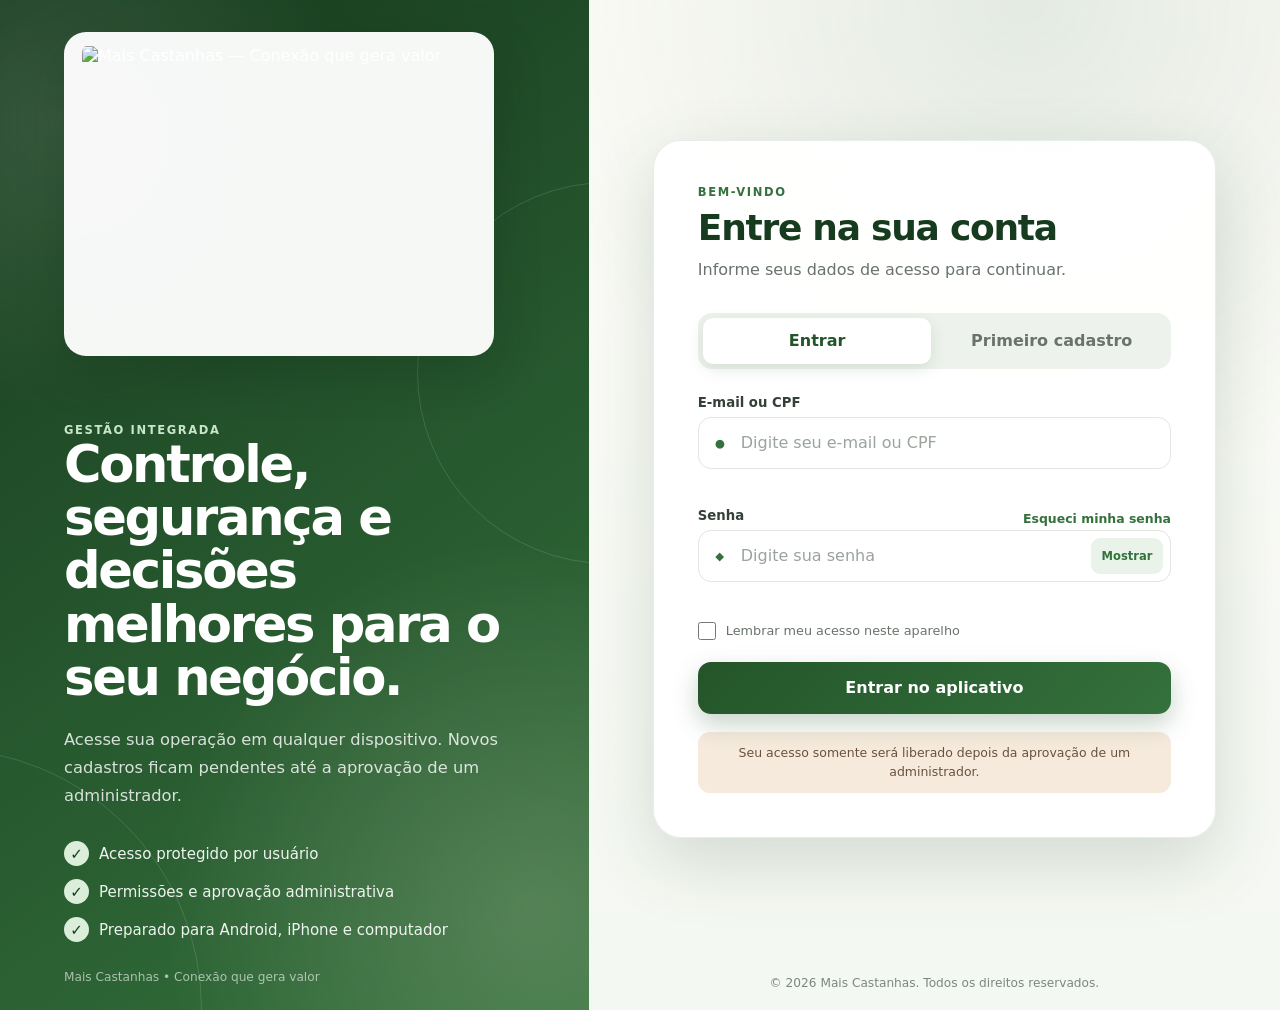
==== index.html @ 129414b1 "Add files via upload" ====
<!doctype html>
<html lang="pt-BR">
<head>
  <meta charset="UTF-8">
  <meta name="viewport" content="width=device-width, initial-scale=1, viewport-fit=cover">
  <meta name="theme-color" content="#24552a">
  <meta name="description" content="Tela de entrada e primeiro cadastro do Mais Castanhas.">
  <title>Mais Castanhas — Acesso</title>

  <link rel="manifest" href="manifest.webmanifest">
  <link rel="icon" type="image/png" sizes="192x192" href="assets/icon-192.png">
  <link rel="apple-touch-icon" href="assets/icon-192.png">
  <link rel="stylesheet" href="styles.css">
</head>

<body>
  <div id="toast" class="toast" role="status" aria-live="polite"></div>

  <main class="auth-page">
    <section class="brand-panel" aria-label="Apresentação do Mais Castanhas">
      <div class="brand-panel__content">
        <img
          class="brand-logo"
          src="assets/logo-mais-castanhas.png"
          alt="Mais Castanhas — Conexão que gera valor"
          width="430"
          height="323"
        >

        <div class="brand-copy">
          <span class="eyebrow">Gestão integrada</span>
          <h1>Controle, segurança e decisões melhores para o seu negócio.</h1>
          <p>
            Acesse sua operação em qualquer dispositivo. Novos cadastros ficam
            pendentes até a aprovação de um administrador.
          </p>
        </div>

        <ul class="benefits" aria-label="Benefícios">
          <li><span aria-hidden="true">✓</span> Acesso protegido por usuário</li>
          <li><span aria-hidden="true">✓</span> Permissões e aprovação administrativa</li>
          <li><span aria-hidden="true">✓</span> Preparado para Android, iPhone e computador</li>
        </ul>
      </div>

      <p class="brand-footer">Mais Castanhas • Conexão que gera valor</p>
    </section>

    <section class="auth-panel">
      <div class="mobile-brand">
        <img
          src="assets/logo-mais-castanhas.png"
          alt="Mais Castanhas"
          width="300"
          height="225"
        >
      </div>

      <div class="auth-card">
        <div class="auth-card__header">
          <p class="eyebrow">Bem-vindo</p>
          <h2 id="panelTitle">Entre na sua conta</h2>
          <p id="panelDescription">
            Informe seus dados de acesso para continuar.
          </p>
        </div>

        <div class="auth-tabs" role="tablist" aria-label="Acesso ao sistema">
          <button
            id="loginTab"
            class="auth-tab active"
            type="button"
            role="tab"
            aria-selected="true"
            aria-controls="loginPanel"
          >
            Entrar
          </button>

          <button
            id="registerTab"
            class="auth-tab"
            type="button"
            role="tab"
            aria-selected="false"
            aria-controls="registerPanel"
          >
            Primeiro cadastro
          </button>
        </div>

        <section
          id="loginPanel"
          class="tab-panel active"
          role="tabpanel"
          aria-labelledby="loginTab"
        >
          <form id="loginForm" novalidate>
            <div class="field">
              <label for="loginUser">E-mail ou CPF</label>
              <div class="input-wrap">
                <span class="input-icon" aria-hidden="true">●</span>
                <input
                  id="loginUser"
                  name="loginUser"
                  type="text"
                  autocomplete="username"
                  placeholder="Digite seu e-mail ou CPF"
                  required
                >
              </div>
              <small class="field-error" data-error-for="loginUser"></small>
            </div>

            <div class="field">
              <div class="label-row">
                <label for="loginPassword">Senha</label>
                <button class="text-button" type="button" id="forgotPassword">
                  Esqueci minha senha
                </button>
              </div>

              <div class="input-wrap">
                <span class="input-icon" aria-hidden="true">◆</span>
                <input
                  id="loginPassword"
                  name="loginPassword"
                  type="password"
                  autocomplete="current-password"
                  placeholder="Digite sua senha"
                  required
                  minlength="8"
                >
                <button
                  class="password-toggle"
                  type="button"
                  data-toggle-password="loginPassword"
                  aria-label="Mostrar senha"
                >
                  Mostrar
                </button>
              </div>
              <small class="field-error" data-error-for="loginPassword"></small>
            </div>

            <label class="check-row">
              <input id="rememberMe" type="checkbox">
              <span>Lembrar meu acesso neste aparelho</span>
            </label>

            <button class="primary-button" type="submit">
              Entrar no aplicativo
            </button>

            <p class="approval-note">
              Seu acesso somente será liberado depois da aprovação de um administrador.
            </p>
          </form>
        </section>

        <section
          id="registerPanel"
          class="tab-panel"
          role="tabpanel"
          aria-labelledby="registerTab"
          hidden
        >
          <div class="step-line" aria-label="Etapa atual">
            <span>Etapa 1 de 3</span>
            <div class="step-track"><span></span></div>
          </div>

          <form id="registerForm" novalidate>
            <div class="field">
              <label for="fullName">Nome completo</label>
              <div class="input-wrap">
                <span class="input-icon" aria-hidden="true">●</span>
                <input
                  id="fullName"
                  name="fullName"
                  type="text"
                  autocomplete="name"
                  placeholder="Digite seu nome completo"
                  required
                  minlength="5"
                >
              </div>
              <small class="field-error" data-error-for="fullName"></small>
            </div>

            <div class="form-grid">
              <div class="field">
                <label for="cpf">CPF</label>
                <div class="input-wrap">
                  <input
                    id="cpf"
                    name="cpf"
                    type="text"
                    inputmode="numeric"
                    autocomplete="off"
                    placeholder="000.000.000-00"
                    maxlength="14"
                    required
                  >
                </div>
                <small class="field-error" data-error-for="cpf"></small>
              </div>

              <div class="field">
                <label for="phone">Telefone/WhatsApp</label>
                <div class="input-wrap">
                  <input
                    id="phone"
                    name="phone"
                    type="tel"
                    inputmode="tel"
                    autocomplete="tel"
                    placeholder="(00) 00000-0000"
                    maxlength="15"
                    required
                  >
                </div>
                <small class="field-error" data-error-for="phone"></small>
              </div>
            </div>

            <div class="field">
              <label for="email">E-mail</label>
              <div class="input-wrap">
                <span class="input-icon" aria-hidden="true">@</span>
                <input
                  id="email"
                  name="email"
                  type="email"
                  autocomplete="email"
                  placeholder="seuemail@exemplo.com"
                  required
                >
              </div>
              <small class="field-error" data-error-for="email"></small>
            </div>

            <div class="form-grid">
              <div class="field">
                <label for="password">Criar senha</label>
                <div class="input-wrap">
                  <input
                    id="password"
                    name="password"
                    type="password"
                    autocomplete="new-password"
                    placeholder="Mínimo de 8 caracteres"
                    minlength="8"
                    required
                  >
                  <button
                    class="password-toggle"
                    type="button"
                    data-toggle-password="password"
                    aria-label="Mostrar senha"
                  >
                    Mostrar
                  </button>
                </div>
                <small class="field-error" data-error-for="password"></small>
              </div>

              <div class="field">
                <label for="passwordConfirm">Confirmar senha</label>
                <div class="input-wrap">
                  <input
                    id="passwordConfirm"
                    name="passwordConfirm"
                    type="password"
                    autocomplete="new-password"
                    placeholder="Repita sua senha"
                    minlength="8"
                    required
                  >
                  <button
                    class="password-toggle"
                    type="button"
                    data-toggle-password="passwordConfirm"
                    aria-label="Mostrar senha"
                  >
                    Mostrar
                  </button>
                </div>
                <small class="field-error" data-error-for="passwordConfirm"></small>
              </div>
            </div>

            <div class="password-strength" aria-live="polite">
              <div class="strength-track"><span id="strengthBar"></span></div>
              <small id="strengthText">Use 8 caracteres, letra e número.</small>
            </div>

            <label class="check-row terms-row">
              <input id="terms" name="terms" type="checkbox" required>
              <span>
                Declaro que as informações são verdadeiras e aceito os
                <button type="button" class="inline-link" data-modal="termsModal">termos de uso</button>
                e a
                <button type="button" class="inline-link" data-modal="privacyModal">política de privacidade</button>.
              </span>
            </label>
            <small class="field-error standalone" data-error-for="terms"></small>

            <button class="primary-button" type="submit">
              Continuar cadastro
            </button>

            <p class="approval-note">
              Depois de concluído, o pedido será enviado para aprovação administrativa.
            </p>
          </form>
        </section>
      </div>

      <p class="page-footer">© 2026 Mais Castanhas. Todos os direitos reservados.</p>
    </section>
  </main>

  <dialog id="infoModal">
    <div class="modal-content">
      <button class="modal-close" type="button" aria-label="Fechar">×</button>
      <h3 id="modalTitle"></h3>
      <div id="modalBody"></div>
      <button class="secondary-button modal-ok" type="button">Entendi</button>
    </div>
  </dialog>

  <script src="app.js" defer></script>
</body>
</html>
---- styles.css ----
:root {
  --green-900: #173b1e;
  --green-800: #24552a;
  --green-700: #34713c;
  --green-100: #eaf3e9;
  --brown-700: #7b4a2e;
  --brown-100: #f5eadc;
  --cream: #fbf8f1;
  --white: #ffffff;
  --ink: #202820;
  --muted: #69736b;
  --line: #dfe7de;
  --danger: #a93e34;
  --success: #2f6d37;
  --shadow-lg: 0 24px 70px rgba(25, 61, 31, 0.16);
  --shadow-sm: 0 10px 30px rgba(25, 61, 31, 0.08);
  --radius-xl: 28px;
  --radius-lg: 18px;
  --radius-md: 13px;
}

* {
  box-sizing: border-box;
}

html {
  min-height: 100%;
  background: var(--cream);
  color-scheme: light;
}

body {
  min-width: 320px;
  min-height: 100vh;
  margin: 0;
  color: var(--ink);
  background:
    radial-gradient(circle at 80% 0%, rgba(52, 113, 60, 0.12), transparent 32rem),
    linear-gradient(180deg, #fdfcf8 0%, #f4f8f2 100%);
  font-family: Inter, ui-sans-serif, system-ui, -apple-system, BlinkMacSystemFont,
    "Segoe UI", sans-serif;
  -webkit-font-smoothing: antialiased;
}

button,
input {
  font: inherit;
}

button {
  cursor: pointer;
}

.auth-page {
  min-height: 100vh;
  display: grid;
  grid-template-columns: minmax(370px, 0.92fr) minmax(520px, 1.08fr);
}

.brand-panel {
  min-height: 100vh;
  display: flex;
  flex-direction: column;
  justify-content: space-between;
  padding:
    max(32px, env(safe-area-inset-top))
    clamp(30px, 5vw, 76px)
    max(26px, env(safe-area-inset-bottom));
  overflow: hidden;
  color: var(--white);
  background:
    radial-gradient(circle at 10% 12%, rgba(255, 255, 255, 0.13), transparent 18rem),
    radial-gradient(circle at 90% 90%, rgba(245, 234, 220, 0.18), transparent 23rem),
    linear-gradient(145deg, var(--green-900), var(--green-700));
  position: relative;
}

.brand-panel::before,
.brand-panel::after {
  content: "";
  position: absolute;
  border: 1px solid rgba(255, 255, 255, 0.13);
  border-radius: 50%;
  pointer-events: none;
}

.brand-panel::before {
  width: 380px;
  height: 380px;
  right: -210px;
  top: 18%;
}

.brand-panel::after {
  width: 520px;
  height: 520px;
  left: -320px;
  bottom: -260px;
}

.brand-panel__content,
.brand-footer {
  position: relative;
  z-index: 1;
}

.brand-logo {
  width: min(430px, 100%);
  height: auto;
  display: block;
  padding: 14px 18px;
  border-radius: 22px;
  background: rgba(255, 255, 255, 0.96);
  box-shadow: 0 16px 48px rgba(10, 30, 15, 0.22);
}

.brand-copy {
  margin-top: clamp(34px, 7vh, 72px);
}

.eyebrow {
  margin: 0 0 8px;
  color: var(--green-700);
  font-size: 0.72rem;
  font-weight: 850;
  letter-spacing: 0.14em;
  text-transform: uppercase;
}

.brand-copy .eyebrow {
  color: #cae5c9;
}

.brand-copy h1 {
  max-width: 620px;
  margin: 0;
  font-size: clamp(2rem, 4vw, 3.8rem);
  line-height: 1.04;
  letter-spacing: -0.045em;
}

.brand-copy p {
  max-width: 600px;
  margin: 22px 0 0;
  color: rgba(255, 255, 255, 0.82);
  font-size: 1.02rem;
  line-height: 1.7;
}

.benefits {
  display: grid;
  gap: 13px;
  margin: 32px 0 0;
  padding: 0;
  list-style: none;
}

.benefits li {
  display: flex;
  align-items: center;
  gap: 10px;
  color: rgba(255, 255, 255, 0.92);
  font-size: 0.94rem;
}

.benefits span {
  width: 25px;
  height: 25px;
  display: grid;
  flex: 0 0 25px;
  place-items: center;
  border-radius: 50%;
  color: var(--green-900);
  background: #dbeed9;
  font-weight: 900;
}

.brand-footer,
.page-footer {
  margin: 28px 0 0;
  font-size: 0.76rem;
}

.brand-footer {
  color: rgba(255, 255, 255, 0.6);
}

.auth-panel {
  min-height: 100vh;
  display: flex;
  flex-direction: column;
  justify-content: center;
  padding:
    max(30px, env(safe-area-inset-top))
    clamp(22px, 5vw, 82px)
    max(20px, env(safe-area-inset-bottom));
}

.mobile-brand {
  display: none;
  text-align: center;
}

.mobile-brand img {
  width: min(300px, 82vw);
  height: auto;
}

.auth-card {
  width: min(620px, 100%);
  margin: auto;
  padding: clamp(24px, 4vw, 44px);
  border: 1px solid rgba(36, 85, 42, 0.1);
  border-radius: var(--radius-xl);
  background: rgba(255, 255, 255, 0.94);
  box-shadow: var(--shadow-lg);
  backdrop-filter: blur(18px);
}

.auth-card__header h2 {
  margin: 0;
  color: var(--green-900);
  font-size: clamp(1.65rem, 3vw, 2.25rem);
  letter-spacing: -0.035em;
}

.auth-card__header p:last-child {
  margin: 10px 0 0;
  color: var(--muted);
  line-height: 1.55;
}

.auth-tabs {
  display: grid;
  grid-template-columns: 1fr 1fr;
  gap: 6px;
  margin: 30px 0 26px;
  padding: 5px;
  border-radius: 14px;
  background: #edf3ec;
}

.auth-tab {
  min-height: 46px;
  border: 0;
  border-radius: 10px;
  color: var(--muted);
  background: transparent;
  font-weight: 780;
  transition: 180ms ease;
}

.auth-tab.active {
  color: var(--green-800);
  background: var(--white);
  box-shadow: 0 5px 16px rgba(31, 76, 38, 0.12);
}

.tab-panel {
  display: none;
}

.tab-panel.active {
  display: block;
}

.field {
  margin-bottom: 17px;
}

.field label,
.label-row label {
  display: block;
  margin-bottom: 7px;
  color: #344038;
  font-size: 0.83rem;
  font-weight: 760;
}

.label-row {
  display: flex;
  align-items: center;
  justify-content: space-between;
  gap: 14px;
}

.text-button,
.inline-link {
  padding: 0;
  border: 0;
  color: var(--green-700);
  background: transparent;
  font-size: 0.78rem;
  font-weight: 750;
}

.inline-link {
  display: inline;
  text-decoration: underline;
}

.input-wrap {
  min-height: 52px;
  display: flex;
  align-items: center;
  overflow: hidden;
  border: 1px solid var(--line);
  border-radius: var(--radius-md);
  background: var(--white);
  transition: border-color 160ms ease, box-shadow 160ms ease;
}

.input-wrap:focus-within {
  border-color: var(--green-700);
  box-shadow: 0 0 0 4px rgba(52, 113, 60, 0.11);
}

.input-wrap.invalid {
  border-color: var(--danger);
  box-shadow: 0 0 0 4px rgba(169, 62, 52, 0.08);
}

.input-icon {
  width: 42px;
  flex: 0 0 42px;
  color: var(--green-700);
  text-align: center;
  font-size: 0.72rem;
  font-weight: 900;
}

.input-wrap input {
  width: 100%;
  min-width: 0;
  height: 50px;
  padding: 0 14px;
  border: 0;
  outline: 0;
  color: var(--ink);
  background: transparent;
}

.input-icon + input {
  padding-left: 0;
}

.input-wrap input::placeholder {
  color: #9aa39c;
}

.password-toggle {
  min-width: 72px;
  height: 36px;
  margin-right: 7px;
  padding: 0 10px;
  border: 0;
  border-radius: 9px;
  color: var(--green-700);
  background: var(--green-100);
  font-size: 0.72rem;
  font-weight: 800;
}

.field-error {
  min-height: 17px;
  display: block;
  margin-top: 5px;
  color: var(--danger);
  font-size: 0.72rem;
}

.field-error.standalone {
  margin-top: -7px;
  margin-bottom: 7px;
}

.form-grid {
  display: grid;
  grid-template-columns: 1fr 1fr;
  gap: 14px;
}

.check-row {
  display: flex;
  align-items: flex-start;
  gap: 10px;
  color: var(--muted);
  font-size: 0.8rem;
  line-height: 1.5;
}

.check-row input {
  width: 18px;
  height: 18px;
  flex: 0 0 18px;
  margin: 1px 0 0;
  accent-color: var(--green-700);
}

.terms-row {
  margin-top: 7px;
}

.primary-button,
.secondary-button {
  width: 100%;
  min-height: 52px;
  border: 0;
  border-radius: var(--radius-md);
  font-weight: 830;
  transition: transform 160ms ease, box-shadow 160ms ease, opacity 160ms ease;
}

.primary-button {
  margin-top: 22px;
  color: var(--white);
  background: linear-gradient(135deg, var(--green-800), var(--green-700));
  box-shadow: 0 10px 24px rgba(36, 85, 42, 0.25);
}

.secondary-button {
  color: var(--green-800);
  background: var(--green-100);
}

.primary-button:hover,
.secondary-button:hover {
  transform: translateY(-1px);
}

.primary-button:active,
.secondary-button:active {
  transform: translateY(0);
}

.primary-button:disabled {
  cursor: not-allowed;
  opacity: 0.68;
}

.approval-note {
  margin: 18px 0 0;
  padding: 12px 14px;
  border-radius: 12px;
  color: #69523e;
  background: var(--brown-100);
  font-size: 0.78rem;
  line-height: 1.5;
  text-align: center;
}

.step-line {
  margin-bottom: 22px;
}

.step-line > span {
  display: block;
  margin-bottom: 8px;
  color: var(--green-700);
  font-size: 0.75rem;
  font-weight: 800;
}

.step-track,
.strength-track {
  height: 6px;
  overflow: hidden;
  border-radius: 999px;
  background: #e6ece5;
}

.step-track span {
  width: 33.333%;
  height: 100%;
  display: block;
  border-radius: inherit;
  background: var(--green-700);
}

.password-strength {
  margin: -4px 0 18px;
}

.strength-track span {
  width: 0;
  height: 100%;
  display: block;
  border-radius: inherit;
  background: var(--danger);
  transition: width 180ms ease, background-color 180ms ease;
}

.password-strength small {
  display: block;
  margin-top: 7px;
  color: var(--muted);
  font-size: 0.72rem;
}

.page-footer {
  color: #7d867f;
  text-align: center;
}

.toast {
  position: fixed;
  z-index: 100;
  top: max(18px, env(safe-area-inset-top));
  left: 50%;
  width: min(92vw, 520px);
  padding: 13px 16px;
  border-radius: 13px;
  color: var(--white);
  background: var(--green-900);
  box-shadow: var(--shadow-sm);
  opacity: 0;
  pointer-events: none;
  transform: translate(-50%, -18px);
  transition: 220ms ease;
  text-align: center;
  font-size: 0.85rem;
}

.toast.show {
  opacity: 1;
  transform: translate(-50%, 0);
}

dialog {
  width: min(92vw, 560px);
  max-height: 82vh;
  padding: 0;
  overflow: auto;
  border: 0;
  border-radius: 22px;
  box-shadow: var(--shadow-lg);
}

dialog::backdrop {
  background: rgba(15, 35, 19, 0.58);
  backdrop-filter: blur(4px);
}

.modal-content {
  position: relative;
  padding: 30px;
}

.modal-content h3 {
  margin: 0 42px 14px 0;
  color: var(--green-900);
}

.modal-content p {
  color: var(--muted);
  line-height: 1.65;
}

.modal-close {
  position: absolute;
  top: 14px;
  right: 14px;
  width: 38px;
  height: 38px;
  border: 0;
  border-radius: 50%;
  color: var(--green-900);
  background: var(--green-100);
  font-size: 1.3rem;
}

.modal-ok {
  margin-top: 18px;
}

@media (max-width: 980px) {
  .auth-page {
    grid-template-columns: 1fr;
  }

  .brand-panel {
    display: none;
  }

  .auth-panel {
    padding-top: max(18px, env(safe-area-inset-top));
  }

  .mobile-brand {
    display: block;
    margin-bottom: 8px;
  }

  .auth-card {
    margin-top: 0;
  }
}

@media (max-width: 620px) {
  body {
    background: var(--white);
  }

  .auth-panel {
    justify-content: flex-start;
    padding-right: 14px;
    padding-left: 14px;
  }

  .auth-card {
    padding: 22px 18px;
    border: 0;
    border-radius: 22px;
    box-shadow: 0 10px 40px rgba(25, 61, 31, 0.1);
  }

  .form-grid {
    grid-template-columns: 1fr;
    gap: 0;
  }

  .auth-tabs {
    margin-top: 24px;
  }

  .label-row {
    align-items: flex-end;
  }
}

@media (prefers-reduced-motion: reduce) {
  *,
  *::before,
  *::after {
    scroll-behavior: auto !important;
    transition-duration: 0.01ms !important;
    animation-duration: 0.01ms !important;
  }
}
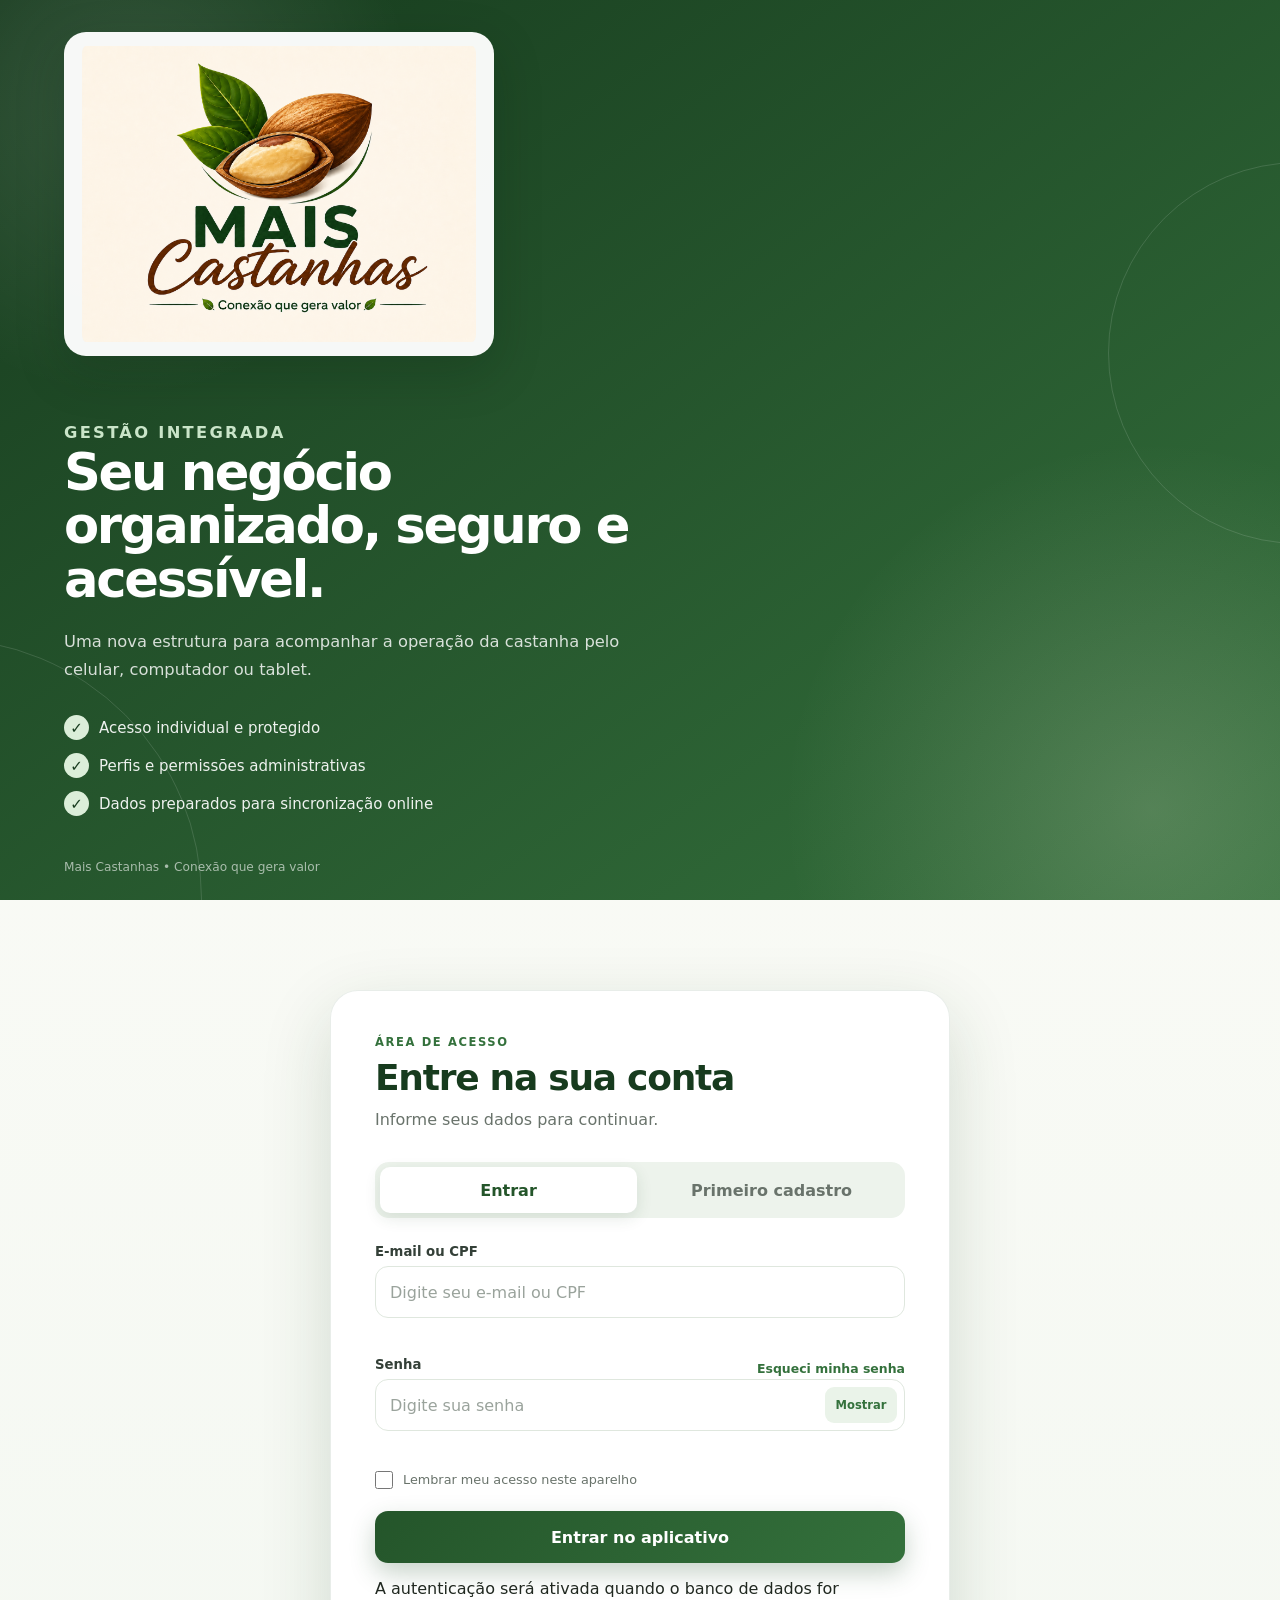
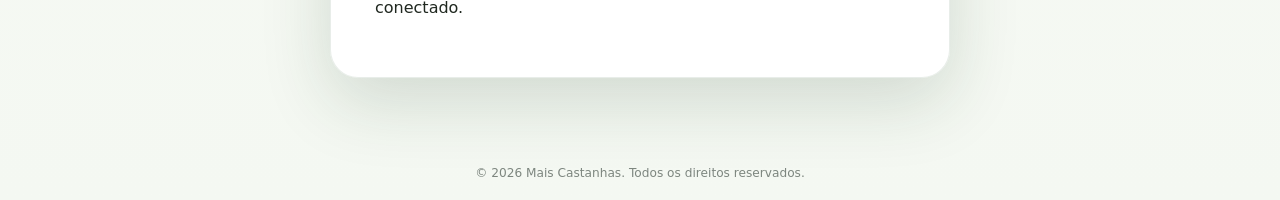
==== commit f98333e3: "Cria cadastro completo em três etapas" ====
--- a/index.html
+++ b/index.html
@@ -4,68 +4,68 @@
   <meta charset="UTF-8">
   <meta name="viewport" content="width=device-width, initial-scale=1, viewport-fit=cover">
   <meta name="theme-color" content="#24552a">
-  <meta name="description" content="Tela de entrada e primeiro cadastro do Mais Castanhas.">
-  <title>Mais Castanhas — Acesso</title>
-
-  <link rel="manifest" href="manifest.webmanifest">
-  <link rel="icon" type="image/png" sizes="192x192" href="assets/icon-192.png">
-  <link rel="apple-touch-icon" href="assets/icon-192.png">
-  <link rel="stylesheet" href="styles.css">
+  <meta name="description" content="Entrada e primeiro cadastro do aplicativo Mais Castanhas.">
+  <meta name="format-detection" content="telephone=no">
+
+  <title>Mais Castanhas — Entrada e cadastro</title>
+
+  <link rel="manifest" href="./manifest.webmanifest">
+  <link rel="icon" type="image/png" sizes="192x192" href="./icon-192.png">
+  <link rel="apple-touch-icon" href="./icon-192.png">
+  <link rel="stylesheet" href="./styles.css">
 </head>
 
 <body>
   <div id="toast" class="toast" role="status" aria-live="polite"></div>
 
-  <main class="auth-page">
-    <section class="brand-panel" aria-label="Apresentação do Mais Castanhas">
+  <main class="auth-layout">
+    <aside class="brand-panel" aria-label="Apresentação do Mais Castanhas">
       <div class="brand-panel__content">
         <img
           class="brand-logo"
-          src="assets/logo-mais-castanhas.png"
+          src="./logo-mais-castanhas.png"
           alt="Mais Castanhas — Conexão que gera valor"
-          width="430"
-          height="323"
+          width="1100"
+          height="825"
         >
 
         <div class="brand-copy">
-          <span class="eyebrow">Gestão integrada</span>
-          <h1>Controle, segurança e decisões melhores para o seu negócio.</h1>
+          <p class="eyebrow eyebrow--light">Gestão integrada</p>
+          <h1>Seu negócio organizado, seguro e acessível.</h1>
           <p>
-            Acesse sua operação em qualquer dispositivo. Novos cadastros ficam
-            pendentes até a aprovação de um administrador.
+            Uma nova estrutura para acompanhar a operação da castanha pelo celular,
+            computador ou tablet.
           </p>
         </div>
 
-        <ul class="benefits" aria-label="Benefícios">
-          <li><span aria-hidden="true">✓</span> Acesso protegido por usuário</li>
-          <li><span aria-hidden="true">✓</span> Permissões e aprovação administrativa</li>
-          <li><span aria-hidden="true">✓</span> Preparado para Android, iPhone e computador</li>
+        <ul class="benefits">
+          <li><span aria-hidden="true">✓</span> Acesso individual e protegido</li>
+          <li><span aria-hidden="true">✓</span> Perfis e permissões administrativas</li>
+          <li><span aria-hidden="true">✓</span> Dados preparados para sincronização online</li>
         </ul>
       </div>
 
       <p class="brand-footer">Mais Castanhas • Conexão que gera valor</p>
-    </section>
+    </aside>
 
     <section class="auth-panel">
-      <div class="mobile-brand">
+      <header class="mobile-brand">
         <img
-          src="assets/logo-mais-castanhas.png"
+          src="./logo-mais-castanhas.png"
           alt="Mais Castanhas"
-          width="300"
-          height="225"
+          width="1100"
+          height="825"
         >
-      </div>
+      </header>
 
       <div class="auth-card">
-        <div class="auth-card__header">
-          <p class="eyebrow">Bem-vindo</p>
+        <header class="auth-card__header">
+          <p class="eyebrow">Área de acesso</p>
           <h2 id="panelTitle">Entre na sua conta</h2>
-          <p id="panelDescription">
-            Informe seus dados de acesso para continuar.
-          </p>
-        </div>
-
-        <div class="auth-tabs" role="tablist" aria-label="Acesso ao sistema">
+          <p id="panelDescription">Informe seus dados para continuar.</p>
+        </header>
+
+        <div class="auth-tabs" role="tablist" aria-label="Escolha entre entrada e cadastro">
           <button
             id="loginTab"
             class="auth-tab active"
@@ -99,7 +99,6 @@
             <div class="field">
               <label for="loginUser">E-mail ou CPF</label>
               <div class="input-wrap">
-                <span class="input-icon" aria-hidden="true">●</span>
                 <input
                   id="loginUser"
                   name="loginUser"
@@ -115,21 +114,20 @@
             <div class="field">
               <div class="label-row">
                 <label for="loginPassword">Senha</label>
-                <button class="text-button" type="button" id="forgotPassword">
+                <button id="forgotPassword" class="text-button" type="button">
                   Esqueci minha senha
                 </button>
               </div>
 
               <div class="input-wrap">
-                <span class="input-icon" aria-hidden="true">◆</span>
                 <input
                   id="loginPassword"
                   name="loginPassword"
                   type="password"
                   autocomplete="current-password"
                   placeholder="Digite sua senha"
+                  minlength="8"
                   required
-                  minlength="8"
                 >
                 <button
                   class="password-toggle"
@@ -152,8 +150,8 @@
               Entrar no aplicativo
             </button>
 
-            <p class="approval-note">
-              Seu acesso somente será liberado depois da aprovação de um administrador.
+            <p class="info-note">
+              A autenticação será ativada quando o banco de dados for conectado.
             </p>
           </form>
         </section>
@@ -165,159 +163,341 @@
           aria-labelledby="registerTab"
           hidden
         >
-          <div class="step-line" aria-label="Etapa atual">
-            <span>Etapa 1 de 3</span>
-            <div class="step-track"><span></span></div>
+          <div id="registrationContent">
+            <div class="stepper" aria-label="Progresso do cadastro">
+              <div class="stepper__top">
+                <strong id="stepLabel">Etapa 1 de 3</strong>
+                <span id="stepName">Responsável</span>
+              </div>
+              <div class="step-track" aria-hidden="true">
+                <span id="stepProgress"></span>
+              </div>
+              <ol class="step-dots">
+                <li class="active" data-step-dot="1">Responsável</li>
+                <li data-step-dot="2">Empresa</li>
+                <li data-step-dot="3">Revisão</li>
+              </ol>
+            </div>
+
+            <form id="registerForm" novalidate>
+              <section class="form-step active" data-step="1">
+                <div class="section-heading">
+                  <h3>Dados do responsável</h3>
+                  <p>Este usuário será o proprietário e administrador inicial.</p>
+                </div>
+
+                <div class="field">
+                  <label for="fullName">Nome completo</label>
+                  <div class="input-wrap">
+                    <input
+                      id="fullName"
+                      name="fullName"
+                      type="text"
+                      autocomplete="name"
+                      placeholder="Digite nome e sobrenome"
+                      minlength="5"
+                      required
+                    >
+                  </div>
+                  <small class="field-error" data-error-for="fullName"></small>
+                </div>
+
+                <div class="form-grid">
+                  <div class="field">
+                    <label for="cpf">CPF</label>
+                    <div class="input-wrap">
+                      <input
+                        id="cpf"
+                        name="cpf"
+                        type="text"
+                        inputmode="numeric"
+                        placeholder="000.000.000-00"
+                        maxlength="14"
+                        required
+                      >
+                    </div>
+                    <small class="field-error" data-error-for="cpf"></small>
+                  </div>
+
+                  <div class="field">
+                    <label for="phone">Telefone/WhatsApp</label>
+                    <div class="input-wrap">
+                      <input
+                        id="phone"
+                        name="phone"
+                        type="tel"
+                        inputmode="tel"
+                        autocomplete="tel"
+                        placeholder="(00) 00000-0000"
+                        maxlength="15"
+                        required
+                      >
+                    </div>
+                    <small class="field-error" data-error-for="phone"></small>
+                  </div>
+                </div>
+
+                <div class="field">
+                  <label for="email">E-mail</label>
+                  <div class="input-wrap">
+                    <input
+                      id="email"
+                      name="email"
+                      type="email"
+                      autocomplete="email"
+                      placeholder="seuemail@exemplo.com"
+                      required
+                    >
+                  </div>
+                  <small class="field-error" data-error-for="email"></small>
+                </div>
+
+                <div class="form-grid">
+                  <div class="field">
+                    <label for="password">Criar senha</label>
+                    <div class="input-wrap">
+                      <input
+                        id="password"
+                        name="password"
+                        type="password"
+                        autocomplete="new-password"
+                        placeholder="Mínimo de 8 caracteres"
+                        minlength="8"
+                        required
+                      >
+                      <button
+                        class="password-toggle"
+                        type="button"
+                        data-toggle-password="password"
+                        aria-label="Mostrar senha"
+                      >
+                        Mostrar
+                      </button>
+                    </div>
+                    <small class="field-error" data-error-for="password"></small>
+                  </div>
+
+                  <div class="field">
+                    <label for="passwordConfirm">Confirmar senha</label>
+                    <div class="input-wrap">
+                      <input
+                        id="passwordConfirm"
+                        name="passwordConfirm"
+                        type="password"
+                        autocomplete="new-password"
+                        placeholder="Repita a senha"
+                        minlength="8"
+                        required
+                      >
+                      <button
+                        class="password-toggle"
+                        type="button"
+                        data-toggle-password="passwordConfirm"
+                        aria-label="Mostrar senha"
+                      >
+                        Mostrar
+                      </button>
+                    </div>
+                    <small class="field-error" data-error-for="passwordConfirm"></small>
+                  </div>
+                </div>
+
+                <div class="password-strength" aria-live="polite">
+                  <div class="strength-track"><span id="strengthBar"></span></div>
+                  <small id="strengthText">Use 8 caracteres, com letra e número.</small>
+                </div>
+              </section>
+
+              <section class="form-step" data-step="2" hidden>
+                <div class="section-heading">
+                  <h3>Dados da empresa ou operação</h3>
+                  <p>Esses dados formarão o ambiente principal do sistema.</p>
+                </div>
+
+                <div class="field">
+                  <label for="companyName">Nome da empresa ou operação</label>
+                  <div class="input-wrap">
+                    <input
+                      id="companyName"
+                      name="companyName"
+                      type="text"
+                      autocomplete="organization"
+                      placeholder="Ex.: Comércio de Castanhas do Hélio"
+                      minlength="3"
+                      required
+                    >
+                  </div>
+                  <small class="field-error" data-error-for="companyName"></small>
+                </div>
+
+                <div class="form-grid">
+                  <div class="field">
+                    <label for="tradeName">Nome fantasia <span class="optional">(opcional)</span></label>
+                    <div class="input-wrap">
+                      <input
+                        id="tradeName"
+                        name="tradeName"
+                        type="text"
+                        placeholder="Nome conhecido comercialmente"
+                      >
+                    </div>
+                    <small class="field-error" data-error-for="tradeName"></small>
+                  </div>
+
+                  <div class="field">
+                    <label for="companyDocument">CPF ou CNPJ <span class="optional">(opcional)</span></label>
+                    <div class="input-wrap">
+                      <input
+                        id="companyDocument"
+                        name="companyDocument"
+                        type="text"
+                        inputmode="numeric"
+                        placeholder="CPF ou CNPJ"
+                        maxlength="18"
+                      >
+                    </div>
+                    <small class="field-error" data-error-for="companyDocument"></small>
+                  </div>
+                </div>
+
+                <div class="form-grid">
+                  <div class="field">
+                    <label for="city">Cidade</label>
+                    <div class="input-wrap">
+                      <input
+                        id="city"
+                        name="city"
+                        type="text"
+                        autocomplete="address-level2"
+                        placeholder="Digite a cidade"
+                        required
+                      >
+                    </div>
+                    <small class="field-error" data-error-for="city"></small>
+                  </div>
+
+                  <div class="field">
+                    <label for="state">Estado</label>
+                    <div class="input-wrap select-wrap">
+                      <select id="state" name="state" autocomplete="address-level1" required>
+                        <option value="">Selecione</option>
+                        <option value="AC">Acre</option>
+                        <option value="AL">Alagoas</option>
+                        <option value="AP">Amapá</option>
+                        <option value="AM">Amazonas</option>
+                        <option value="BA">Bahia</option>
+                        <option value="CE">Ceará</option>
+                        <option value="DF">Distrito Federal</option>
+                        <option value="ES">Espírito Santo</option>
+                        <option value="GO">Goiás</option>
+                        <option value="MA">Maranhão</option>
+                        <option value="MT">Mato Grosso</option>
+                        <option value="MS">Mato Grosso do Sul</option>
+                        <option value="MG">Minas Gerais</option>
+                        <option value="PA">Pará</option>
+                        <option value="PB">Paraíba</option>
+                        <option value="PR">Paraná</option>
+                        <option value="PE">Pernambuco</option>
+                        <option value="PI">Piauí</option>
+                        <option value="RJ">Rio de Janeiro</option>
+                        <option value="RN">Rio Grande do Norte</option>
+                        <option value="RS">Rio Grande do Sul</option>
+                        <option value="RO">Rondônia</option>
+                        <option value="RR">Roraima</option>
+                        <option value="SC">Santa Catarina</option>
+                        <option value="SP">São Paulo</option>
+                        <option value="SE">Sergipe</option>
+                        <option value="TO">Tocantins</option>
+                      </select>
+                    </div>
+                    <small class="field-error" data-error-for="state"></small>
+                  </div>
+                </div>
+
+                <div class="role-card">
+                  <div class="role-card__icon" aria-hidden="true">A</div>
+                  <div>
+                    <strong>Perfil inicial</strong>
+                    <p>Proprietário e administrador, com acesso completo à empresa cadastrada.</p>
+                  </div>
+                </div>
+              </section>
+
+              <section class="form-step" data-step="3" hidden>
+                <div class="section-heading">
+                  <h3>Revise antes de concluir</h3>
+                  <p>Confirme os dados principais do primeiro cadastro.</p>
+                </div>
+
+                <div class="review-card">
+                  <div class="review-group">
+                    <span>Responsável</span>
+                    <strong id="reviewName">—</strong>
+                    <small id="reviewContact">—</small>
+                  </div>
+
+                  <div class="review-group">
+                    <span>Empresa ou operação</span>
+                    <strong id="reviewCompany">—</strong>
+                    <small id="reviewLocation">—</small>
+                  </div>
+
+                  <div class="review-group">
+                    <span>Perfil de acesso</span>
+                    <strong>Proprietário e administrador inicial</strong>
+                    <small>Acesso completo após a ativação da autenticação.</small>
+                  </div>
+                </div>
+
+                <div class="terms-box">
+                  <label class="check-row">
+                    <input id="terms" name="terms" type="checkbox" required>
+                    <span>
+                      Declaro que as informações são verdadeiras e aceito os
+                      <button type="button" class="inline-link" data-modal="termsModal">termos de uso</button>
+                      e a
+                      <button type="button" class="inline-link" data-modal="privacyModal">política de privacidade</button>.
+                    </span>
+                  </label>
+                  <small class="field-error standalone" data-error-for="terms"></small>
+                </div>
+
+                <p class="info-note">
+                  Nesta etapa do projeto, o formulário é validado no aparelho, mas ainda
+                  não envia nem armazena dados.
+                </p>
+              </section>
+
+              <div class="form-actions">
+                <button id="backStep" class="secondary-button" type="button" hidden>
+                  Voltar
+                </button>
+                <button id="nextStep" class="primary-button primary-button--compact" type="button">
+                  Continuar
+                </button>
+                <button id="submitRegistration" class="primary-button primary-button--compact" type="submit" hidden>
+                  Concluir cadastro
+                </button>
+              </div>
+            </form>
           </div>
 
-          <form id="registerForm" novalidate>
-            <div class="field">
-              <label for="fullName">Nome completo</label>
-              <div class="input-wrap">
-                <span class="input-icon" aria-hidden="true">●</span>
-                <input
-                  id="fullName"
-                  name="fullName"
-                  type="text"
-                  autocomplete="name"
-                  placeholder="Digite seu nome completo"
-                  required
-                  minlength="5"
-                >
-              </div>
-              <small class="field-error" data-error-for="fullName"></small>
-            </div>
-
-            <div class="form-grid">
-              <div class="field">
-                <label for="cpf">CPF</label>
-                <div class="input-wrap">
-                  <input
-                    id="cpf"
-                    name="cpf"
-                    type="text"
-                    inputmode="numeric"
-                    autocomplete="off"
-                    placeholder="000.000.000-00"
-                    maxlength="14"
-                    required
-                  >
-                </div>
-                <small class="field-error" data-error-for="cpf"></small>
-              </div>
-
-              <div class="field">
-                <label for="phone">Telefone/WhatsApp</label>
-                <div class="input-wrap">
-                  <input
-                    id="phone"
-                    name="phone"
-                    type="tel"
-                    inputmode="tel"
-                    autocomplete="tel"
-                    placeholder="(00) 00000-0000"
-                    maxlength="15"
-                    required
-                  >
-                </div>
-                <small class="field-error" data-error-for="phone"></small>
-              </div>
-            </div>
-
-            <div class="field">
-              <label for="email">E-mail</label>
-              <div class="input-wrap">
-                <span class="input-icon" aria-hidden="true">@</span>
-                <input
-                  id="email"
-                  name="email"
-                  type="email"
-                  autocomplete="email"
-                  placeholder="seuemail@exemplo.com"
-                  required
-                >
-              </div>
-              <small class="field-error" data-error-for="email"></small>
-            </div>
-
-            <div class="form-grid">
-              <div class="field">
-                <label for="password">Criar senha</label>
-                <div class="input-wrap">
-                  <input
-                    id="password"
-                    name="password"
-                    type="password"
-                    autocomplete="new-password"
-                    placeholder="Mínimo de 8 caracteres"
-                    minlength="8"
-                    required
-                  >
-                  <button
-                    class="password-toggle"
-                    type="button"
-                    data-toggle-password="password"
-                    aria-label="Mostrar senha"
-                  >
-                    Mostrar
-                  </button>
-                </div>
-                <small class="field-error" data-error-for="password"></small>
-              </div>
-
-              <div class="field">
-                <label for="passwordConfirm">Confirmar senha</label>
-                <div class="input-wrap">
-                  <input
-                    id="passwordConfirm"
-                    name="passwordConfirm"
-                    type="password"
-                    autocomplete="new-password"
-                    placeholder="Repita sua senha"
-                    minlength="8"
-                    required
-                  >
-                  <button
-                    class="password-toggle"
-                    type="button"
-                    data-toggle-password="passwordConfirm"
-                    aria-label="Mostrar senha"
-                  >
-                    Mostrar
-                  </button>
-                </div>
-                <small class="field-error" data-error-for="passwordConfirm"></small>
-              </div>
-            </div>
-
-            <div class="password-strength" aria-live="polite">
-              <div class="strength-track"><span id="strengthBar"></span></div>
-              <small id="strengthText">Use 8 caracteres, letra e número.</small>
-            </div>
-
-            <label class="check-row terms-row">
-              <input id="terms" name="terms" type="checkbox" required>
-              <span>
-                Declaro que as informações são verdadeiras e aceito os
-                <button type="button" class="inline-link" data-modal="termsModal">termos de uso</button>
-                e a
-                <button type="button" class="inline-link" data-modal="privacyModal">política de privacidade</button>.
-              </span>
-            </label>
-            <small class="field-error standalone" data-error-for="terms"></small>
-
-            <button class="primary-button" type="submit">
-              Continuar cadastro
+          <section id="registrationSuccess" class="success-state" hidden>
+            <div class="success-state__icon" aria-hidden="true">✓</div>
+            <p class="eyebrow">Cadastro validado</p>
+            <h3>Estrutura inicial concluída</h3>
+            <p>
+              Os dados foram validados no aparelho. O envio definitivo será ativado
+              quando conectarmos a autenticação e o banco de dados.
+            </p>
+            <button id="newRegistration" class="secondary-button" type="button">
+              Fazer novo cadastro
             </button>
-
-            <p class="approval-note">
-              Depois de concluído, o pedido será enviado para aprovação administrativa.
-            </p>
-          </form>
+          </section>
         </section>
       </div>
 
-      <p class="page-footer">© 2026 Mais Castanhas. Todos os direitos reservados.</p>
+      <footer class="page-footer">© 2026 Mais Castanhas. Todos os direitos reservados.</footer>
     </section>
   </main>
 
@@ -330,6 +510,6 @@
     </div>
   </dialog>
 
-  <script src="app.js" defer></script>
+  <script src="./app.js" defer></script>
 </body>
 </html>
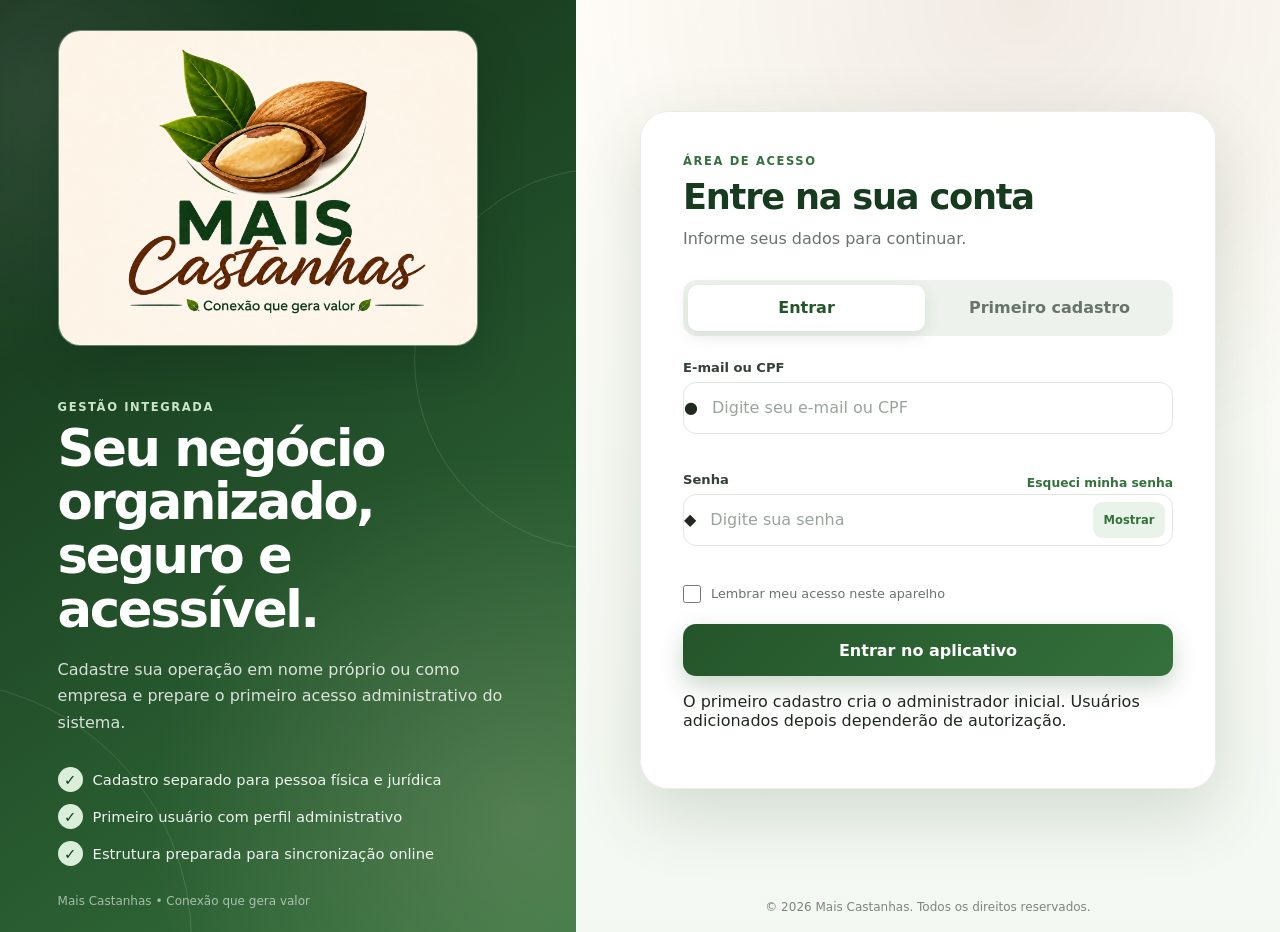
==== commit a04843b6: "Refaz cadastro com opções pessoa física e jurídica" ====
--- a/index.html
+++ b/index.html
@@ -14,7 +14,6 @@
   <link rel="apple-touch-icon" href="./icon-192.png">
   <link rel="stylesheet" href="./styles.css">
 </head>
-
 <body>
   <div id="toast" class="toast" role="status" aria-live="polite"></div>
 
@@ -33,15 +32,15 @@
           <p class="eyebrow eyebrow--light">Gestão integrada</p>
           <h1>Seu negócio organizado, seguro e acessível.</h1>
           <p>
-            Uma nova estrutura para acompanhar a operação da castanha pelo celular,
-            computador ou tablet.
+            Cadastre sua operação em nome próprio ou como empresa e prepare o
+            primeiro acesso administrativo do sistema.
           </p>
         </div>
 
         <ul class="benefits">
-          <li><span aria-hidden="true">✓</span> Acesso individual e protegido</li>
-          <li><span aria-hidden="true">✓</span> Perfis e permissões administrativas</li>
-          <li><span aria-hidden="true">✓</span> Dados preparados para sincronização online</li>
+          <li><span aria-hidden="true">✓</span> Cadastro separado para pessoa física e jurídica</li>
+          <li><span aria-hidden="true">✓</span> Primeiro usuário com perfil administrativo</li>
+          <li><span aria-hidden="true">✓</span> Estrutura preparada para sincronização online</li>
         </ul>
       </div>
 
@@ -50,12 +49,7 @@
 
     <section class="auth-panel">
       <header class="mobile-brand">
-        <img
-          src="./logo-mais-castanhas.png"
-          alt="Mais Castanhas"
-          width="1100"
-          height="825"
-        >
+        <img src="./logo-mais-castanhas.png" alt="Mais Castanhas" width="1100" height="825">
       </header>
 
       <div class="auth-card">
@@ -66,47 +60,21 @@
         </header>
 
         <div class="auth-tabs" role="tablist" aria-label="Escolha entre entrada e cadastro">
-          <button
-            id="loginTab"
-            class="auth-tab active"
-            type="button"
-            role="tab"
-            aria-selected="true"
-            aria-controls="loginPanel"
-          >
+          <button id="loginTab" class="auth-tab active" type="button" role="tab" aria-selected="true" aria-controls="loginPanel">
             Entrar
           </button>
-
-          <button
-            id="registerTab"
-            class="auth-tab"
-            type="button"
-            role="tab"
-            aria-selected="false"
-            aria-controls="registerPanel"
-          >
+          <button id="registerTab" class="auth-tab" type="button" role="tab" aria-selected="false" aria-controls="registerPanel">
             Primeiro cadastro
           </button>
         </div>
 
-        <section
-          id="loginPanel"
-          class="tab-panel active"
-          role="tabpanel"
-          aria-labelledby="loginTab"
-        >
+        <section id="loginPanel" class="tab-panel active" role="tabpanel" aria-labelledby="loginTab">
           <form id="loginForm" novalidate>
             <div class="field">
               <label for="loginUser">E-mail ou CPF</label>
               <div class="input-wrap">
-                <input
-                  id="loginUser"
-                  name="loginUser"
-                  type="text"
-                  autocomplete="username"
-                  placeholder="Digite seu e-mail ou CPF"
-                  required
-                >
+                <span class="input-icon" aria-hidden="true">●</span>
+                <input id="loginUser" name="loginUser" type="text" autocomplete="username" placeholder="Digite seu e-mail ou CPF" required>
               </div>
               <small class="field-error" data-error-for="loginUser"></small>
             </div>
@@ -114,29 +82,12 @@
             <div class="field">
               <div class="label-row">
                 <label for="loginPassword">Senha</label>
-                <button id="forgotPassword" class="text-button" type="button">
-                  Esqueci minha senha
-                </button>
-              </div>
-
+                <button class="text-button" type="button" id="forgotPassword">Esqueci minha senha</button>
+              </div>
               <div class="input-wrap">
-                <input
-                  id="loginPassword"
-                  name="loginPassword"
-                  type="password"
-                  autocomplete="current-password"
-                  placeholder="Digite sua senha"
-                  minlength="8"
-                  required
-                >
-                <button
-                  class="password-toggle"
-                  type="button"
-                  data-toggle-password="loginPassword"
-                  aria-label="Mostrar senha"
-                >
-                  Mostrar
-                </button>
+                <span class="input-icon" aria-hidden="true">◆</span>
+                <input id="loginPassword" name="loginPassword" type="password" autocomplete="current-password" placeholder="Digite sua senha" required minlength="8">
+                <button class="password-toggle" type="button" data-toggle-password="loginPassword" aria-label="Mostrar senha">Mostrar</button>
               </div>
               <small class="field-error" data-error-for="loginPassword"></small>
             </div>
@@ -146,312 +97,151 @@
               <span>Lembrar meu acesso neste aparelho</span>
             </label>
 
-            <button class="primary-button" type="submit">
-              Entrar no aplicativo
-            </button>
-
-            <p class="info-note">
-              A autenticação será ativada quando o banco de dados for conectado.
+            <button class="primary-button" type="submit">Entrar no aplicativo</button>
+
+            <p class="approval-note">
+              O primeiro cadastro cria o administrador inicial. Usuários adicionados depois dependerão de autorização.
             </p>
           </form>
         </section>
 
-        <section
-          id="registerPanel"
-          class="tab-panel"
-          role="tabpanel"
-          aria-labelledby="registerTab"
-          hidden
-        >
-          <div id="registrationContent">
-            <div class="stepper" aria-label="Progresso do cadastro">
-              <div class="stepper__top">
-                <strong id="stepLabel">Etapa 1 de 3</strong>
-                <span id="stepName">Responsável</span>
-              </div>
-              <div class="step-track" aria-hidden="true">
-                <span id="stepProgress"></span>
-              </div>
-              <ol class="step-dots">
-                <li class="active" data-step-dot="1">Responsável</li>
-                <li data-step-dot="2">Empresa</li>
-                <li data-step-dot="3">Revisão</li>
-              </ol>
-            </div>
+        <section id="registerPanel" class="tab-panel" role="tabpanel" aria-labelledby="registerTab" hidden>
+          <div id="typeSelection" class="type-selection">
+            <div class="selection-heading">
+              <p class="eyebrow">Tipo de cadastro</p>
+              <h3>Como deseja se cadastrar?</h3>
+              <p>Escolha a opção que representa sua operação neste momento.</p>
+            </div>
+
+            <div class="type-grid" role="radiogroup" aria-label="Tipo de cadastro">
+              <button class="type-card" type="button" data-registration-type="pf" role="radio" aria-checked="false">
+                <span class="type-card__icon" aria-hidden="true">PF</span>
+                <span class="type-card__content">
+                  <strong>Pessoa Física</strong>
+                  <small>Para quem trabalha em nome próprio, sem CNPJ.</small>
+                </span>
+                <span class="type-card__check" aria-hidden="true">✓</span>
+              </button>
+
+              <button class="type-card" type="button" data-registration-type="pj" role="radio" aria-checked="false">
+                <span class="type-card__icon" aria-hidden="true">PJ</span>
+                <span class="type-card__content">
+                  <strong>Pessoa Jurídica</strong>
+                  <small>Para empresa formalizada com CNPJ e responsável pessoa física.</small>
+                </span>
+                <span class="type-card__check" aria-hidden="true">✓</span>
+              </button>
+            </div>
+
+            <button id="startRegistration" class="primary-button" type="button" disabled>Continuar</button>
+            <button id="backToLogin" class="secondary-button" type="button">Voltar para entrar</button>
+          </div>
+
+          <div id="registrationWizard" hidden>
+            <div class="wizard-heading">
+              <button id="changeRegistrationType" class="text-button" type="button">← Trocar tipo de cadastro</button>
+              <span id="selectedTypeBadge" class="type-badge"></span>
+            </div>
+
+            <div class="step-summary" aria-live="polite">
+              <div>
+                <span id="stepLabel">Etapa 1</span>
+                <strong id="stepName">Dados</strong>
+              </div>
+              <span id="stepCounter">1 de 3</span>
+            </div>
+            <div class="step-track"><span id="stepProgress"></span></div>
+            <div id="stepDots" class="step-dots" aria-label="Progresso do cadastro"></div>
 
             <form id="registerForm" novalidate>
-              <section class="form-step active" data-step="1">
-                <div class="section-heading">
-                  <h3>Dados do responsável</h3>
-                  <p>Este usuário será o proprietário e administrador inicial.</p>
-                </div>
-
-                <div class="field">
-                  <label for="fullName">Nome completo</label>
-                  <div class="input-wrap">
-                    <input
-                      id="fullName"
-                      name="fullName"
-                      type="text"
-                      autocomplete="name"
-                      placeholder="Digite nome e sobrenome"
-                      minlength="5"
-                      required
-                    >
-                  </div>
-                  <small class="field-error" data-error-for="fullName"></small>
-                </div>
-
-                <div class="form-grid">
-                  <div class="field">
-                    <label for="cpf">CPF</label>
-                    <div class="input-wrap">
-                      <input
-                        id="cpf"
-                        name="cpf"
-                        type="text"
-                        inputmode="numeric"
-                        placeholder="000.000.000-00"
-                        maxlength="14"
-                        required
-                      >
-                    </div>
-                    <small class="field-error" data-error-for="cpf"></small>
-                  </div>
-
-                  <div class="field">
-                    <label for="phone">Telefone/WhatsApp</label>
-                    <div class="input-wrap">
-                      <input
-                        id="phone"
-                        name="phone"
-                        type="tel"
-                        inputmode="tel"
-                        autocomplete="tel"
-                        placeholder="(00) 00000-0000"
-                        maxlength="15"
-                        required
-                      >
-                    </div>
-                    <small class="field-error" data-error-for="phone"></small>
-                  </div>
-                </div>
-
-                <div class="field">
-                  <label for="email">E-mail</label>
-                  <div class="input-wrap">
-                    <input
-                      id="email"
-                      name="email"
-                      type="email"
-                      autocomplete="email"
-                      placeholder="seuemail@exemplo.com"
-                      required
-                    >
-                  </div>
-                  <small class="field-error" data-error-for="email"></small>
-                </div>
-
-                <div class="form-grid">
-                  <div class="field">
-                    <label for="password">Criar senha</label>
-                    <div class="input-wrap">
-                      <input
-                        id="password"
-                        name="password"
-                        type="password"
-                        autocomplete="new-password"
-                        placeholder="Mínimo de 8 caracteres"
-                        minlength="8"
-                        required
-                      >
-                      <button
-                        class="password-toggle"
-                        type="button"
-                        data-toggle-password="password"
-                        aria-label="Mostrar senha"
-                      >
-                        Mostrar
-                      </button>
-                    </div>
-                    <small class="field-error" data-error-for="password"></small>
-                  </div>
-
-                  <div class="field">
-                    <label for="passwordConfirm">Confirmar senha</label>
-                    <div class="input-wrap">
-                      <input
-                        id="passwordConfirm"
-                        name="passwordConfirm"
-                        type="password"
-                        autocomplete="new-password"
-                        placeholder="Repita a senha"
-                        minlength="8"
-                        required
-                      >
-                      <button
-                        class="password-toggle"
-                        type="button"
-                        data-toggle-password="passwordConfirm"
-                        aria-label="Mostrar senha"
-                      >
-                        Mostrar
-                      </button>
-                    </div>
-                    <small class="field-error" data-error-for="passwordConfirm"></small>
-                  </div>
-                </div>
-
-                <div class="password-strength" aria-live="polite">
-                  <div class="strength-track"><span id="strengthBar"></span></div>
-                  <small id="strengthText">Use 8 caracteres, com letra e número.</small>
-                </div>
-              </section>
-
-              <section class="form-step" data-step="2" hidden>
-                <div class="section-heading">
-                  <h3>Dados da empresa ou operação</h3>
-                  <p>Esses dados formarão o ambiente principal do sistema.</p>
-                </div>
-
-                <div class="field">
-                  <label for="companyName">Nome da empresa ou operação</label>
-                  <div class="input-wrap">
-                    <input
-                      id="companyName"
-                      name="companyName"
-                      type="text"
-                      autocomplete="organization"
-                      placeholder="Ex.: Comércio de Castanhas do Hélio"
-                      minlength="3"
-                      required
-                    >
-                  </div>
-                  <small class="field-error" data-error-for="companyName"></small>
-                </div>
-
-                <div class="form-grid">
-                  <div class="field">
-                    <label for="tradeName">Nome fantasia <span class="optional">(opcional)</span></label>
-                    <div class="input-wrap">
-                      <input
-                        id="tradeName"
-                        name="tradeName"
-                        type="text"
-                        placeholder="Nome conhecido comercialmente"
-                      >
-                    </div>
-                    <small class="field-error" data-error-for="tradeName"></small>
-                  </div>
-
-                  <div class="field">
-                    <label for="companyDocument">CPF ou CNPJ <span class="optional">(opcional)</span></label>
-                    <div class="input-wrap">
-                      <input
-                        id="companyDocument"
-                        name="companyDocument"
-                        type="text"
-                        inputmode="numeric"
-                        placeholder="CPF ou CNPJ"
-                        maxlength="18"
-                      >
-                    </div>
-                    <small class="field-error" data-error-for="companyDocument"></small>
-                  </div>
-                </div>
-
-                <div class="form-grid">
-                  <div class="field">
-                    <label for="city">Cidade</label>
-                    <div class="input-wrap">
-                      <input
-                        id="city"
-                        name="city"
-                        type="text"
-                        autocomplete="address-level2"
-                        placeholder="Digite a cidade"
-                        required
-                      >
-                    </div>
-                    <small class="field-error" data-error-for="city"></small>
-                  </div>
-
-                  <div class="field">
-                    <label for="state">Estado</label>
-                    <div class="input-wrap select-wrap">
-                      <select id="state" name="state" autocomplete="address-level1" required>
-                        <option value="">Selecione</option>
-                        <option value="AC">Acre</option>
-                        <option value="AL">Alagoas</option>
-                        <option value="AP">Amapá</option>
-                        <option value="AM">Amazonas</option>
-                        <option value="BA">Bahia</option>
-                        <option value="CE">Ceará</option>
-                        <option value="DF">Distrito Federal</option>
-                        <option value="ES">Espírito Santo</option>
-                        <option value="GO">Goiás</option>
-                        <option value="MA">Maranhão</option>
-                        <option value="MT">Mato Grosso</option>
-                        <option value="MS">Mato Grosso do Sul</option>
-                        <option value="MG">Minas Gerais</option>
-                        <option value="PA">Pará</option>
-                        <option value="PB">Paraíba</option>
-                        <option value="PR">Paraná</option>
-                        <option value="PE">Pernambuco</option>
-                        <option value="PI">Piauí</option>
-                        <option value="RJ">Rio de Janeiro</option>
-                        <option value="RN">Rio Grande do Norte</option>
-                        <option value="RS">Rio Grande do Sul</option>
-                        <option value="RO">Rondônia</option>
-                        <option value="RR">Roraima</option>
-                        <option value="SC">Santa Catarina</option>
-                        <option value="SP">São Paulo</option>
-                        <option value="SE">Sergipe</option>
-                        <option value="TO">Tocantins</option>
-                      </select>
-                    </div>
-                    <small class="field-error" data-error-for="state"></small>
-                  </div>
-                </div>
-
-                <div class="role-card">
-                  <div class="role-card__icon" aria-hidden="true">A</div>
-                  <div>
-                    <strong>Perfil inicial</strong>
-                    <p>Proprietário e administrador, com acesso completo à empresa cadastrada.</p>
-                  </div>
-                </div>
-              </section>
-
-              <section class="form-step" data-step="3" hidden>
-                <div class="section-heading">
-                  <h3>Revise antes de concluir</h3>
-                  <p>Confirme os dados principais do primeiro cadastro.</p>
-                </div>
-
-                <div class="review-card">
-                  <div class="review-group">
-                    <span>Responsável</span>
-                    <strong id="reviewName">—</strong>
-                    <small id="reviewContact">—</small>
-                  </div>
-
-                  <div class="review-group">
-                    <span>Empresa ou operação</span>
-                    <strong id="reviewCompany">—</strong>
-                    <small id="reviewLocation">—</small>
-                  </div>
-
-                  <div class="review-group">
-                    <span>Perfil de acesso</span>
-                    <strong>Proprietário e administrador inicial</strong>
-                    <small>Acesso completo após a ativação da autenticação.</small>
-                  </div>
-                </div>
-
-                <div class="terms-box">
-                  <label class="check-row">
-                    <input id="terms" name="terms" type="checkbox" required>
+              <div id="stepsContainer">
+                <section class="form-step" data-flow="pf" data-step-key="pf-person" hidden>
+                  <div class="section-heading">
+                    <h3>Dados pessoais</h3>
+                    <p>Informações do proprietário que trabalhará em nome próprio.</p>
+                  </div>
+
+                  <div class="field">
+                    <label for="pfFullName">Nome completo</label>
+                    <div class="input-wrap"><input id="pfFullName" name="pfFullName" autocomplete="name" placeholder="Digite nome e sobrenome" required></div>
+                    <small class="field-error" data-error-for="pfFullName"></small>
+                  </div>
+
+                  <div class="form-grid">
+                    <div class="field">
+                      <label for="pfCpf">CPF</label>
+                      <div class="input-wrap"><input id="pfCpf" name="pfCpf" inputmode="numeric" placeholder="000.000.000-00" maxlength="14" required></div>
+                      <small class="field-error" data-error-for="pfCpf"></small>
+                    </div>
+                    <div class="field">
+                      <label for="pfPhone">Telefone/WhatsApp</label>
+                      <div class="input-wrap"><input id="pfPhone" name="pfPhone" type="tel" inputmode="tel" autocomplete="tel" placeholder="(00) 00000-0000" maxlength="15" required></div>
+                      <small class="field-error" data-error-for="pfPhone"></small>
+                    </div>
+                  </div>
+
+                  <div class="field">
+                    <label for="pfEmail">E-mail</label>
+                    <div class="input-wrap"><input id="pfEmail" name="pfEmail" type="email" autocomplete="email" placeholder="seuemail@exemplo.com" required></div>
+                    <small class="field-error" data-error-for="pfEmail"></small>
+                  </div>
+
+                  <div class="form-grid">
+                    <div class="field">
+                      <label for="pfCity">Cidade</label>
+                      <div class="input-wrap"><input id="pfCity" name="pfCity" autocomplete="address-level2" placeholder="Sua cidade" required></div>
+                      <small class="field-error" data-error-for="pfCity"></small>
+                    </div>
+                    <div class="field">
+                      <label for="pfState">Estado</label>
+                      <div class="input-wrap">
+                        <select id="pfState" name="pfState" autocomplete="address-level1" required>
+                          <option value="">Selecione</option>
+                        </select>
+                      </div>
+                      <small class="field-error" data-error-for="pfState"></small>
+                    </div>
+                  </div>
+
+                  <div class="field">
+                    <label for="pfOperationName">Nome da operação <span class="optional">opcional</span></label>
+                    <div class="input-wrap"><input id="pfOperationName" name="pfOperationName" placeholder="Ex.: Castanhas do Hélio"></div>
+                    <small class="field-hint">Você poderá alterar esse nome posteriormente.</small>
+                  </div>
+                </section>
+
+                <section class="form-step" data-flow="pf" data-step-key="pf-access" hidden>
+                  <div class="section-heading">
+                    <h3>Dados de acesso</h3>
+                    <p>Esta senha será usada pelo proprietário e administrador inicial.</p>
+                  </div>
+
+                  <div class="form-grid">
+                    <div class="field">
+                      <label for="pfPassword">Criar senha</label>
+                      <div class="input-wrap">
+                        <input id="pfPassword" name="pfPassword" type="password" autocomplete="new-password" placeholder="Mínimo de 8 caracteres" required minlength="8">
+                        <button class="password-toggle" type="button" data-toggle-password="pfPassword" aria-label="Mostrar senha">Mostrar</button>
+                      </div>
+                      <small class="field-error" data-error-for="pfPassword"></small>
+                    </div>
+                    <div class="field">
+                      <label for="pfPasswordConfirm">Confirmar senha</label>
+                      <div class="input-wrap">
+                        <input id="pfPasswordConfirm" name="pfPasswordConfirm" type="password" autocomplete="new-password" placeholder="Repita sua senha" required minlength="8">
+                        <button class="password-toggle" type="button" data-toggle-password="pfPasswordConfirm" aria-label="Mostrar senha">Mostrar</button>
+                      </div>
+                      <small class="field-error" data-error-for="pfPasswordConfirm"></small>
+                    </div>
+                  </div>
+
+                  <div class="password-strength" data-strength-for="pfPassword">
+                    <div class="strength-track"><span></span></div>
+                    <small>Use 8 caracteres, com letra e número.</small>
+                  </div>
+
+                  <label class="check-row terms-row">
+                    <input id="pfTerms" name="pfTerms" type="checkbox" required>
                     <span>
                       Declaro que as informações são verdadeiras e aceito os
                       <button type="button" class="inline-link" data-modal="termsModal">termos de uso</button>
@@ -459,45 +249,236 @@
                       <button type="button" class="inline-link" data-modal="privacyModal">política de privacidade</button>.
                     </span>
                   </label>
-                  <small class="field-error standalone" data-error-for="terms"></small>
-                </div>
-
-                <p class="info-note">
-                  Nesta etapa do projeto, o formulário é validado no aparelho, mas ainda
-                  não envia nem armazena dados.
-                </p>
-              </section>
-
-              <div class="form-actions">
-                <button id="backStep" class="secondary-button" type="button" hidden>
-                  Voltar
-                </button>
-                <button id="nextStep" class="primary-button primary-button--compact" type="button">
-                  Continuar
-                </button>
-                <button id="submitRegistration" class="primary-button primary-button--compact" type="submit" hidden>
-                  Concluir cadastro
-                </button>
+                  <small class="field-error standalone" data-error-for="pfTerms"></small>
+                </section>
+
+                <section class="form-step" data-flow="pf" data-step-key="pf-review" hidden>
+                  <div class="section-heading">
+                    <h3>Revise o cadastro</h3>
+                    <p>Confira os dados antes de criar o acesso administrativo.</p>
+                  </div>
+
+                  <div class="review-card">
+                    <span>Tipo de cadastro</span>
+                    <strong>Pessoa Física</strong>
+                  </div>
+                  <div class="review-card">
+                    <span>Responsável</span>
+                    <strong id="pfReviewName">—</strong>
+                    <small id="pfReviewDocument">—</small>
+                    <small id="pfReviewContact">—</small>
+                  </div>
+                  <div class="review-card">
+                    <span>Operação</span>
+                    <strong id="pfReviewOperation">—</strong>
+                    <small id="pfReviewLocation">—</small>
+                  </div>
+                  <div class="profile-notice">
+                    <strong>Perfil inicial</strong>
+                    <p>Proprietário e administrador, com acesso completo ao sistema.</p>
+                  </div>
+                </section>
+
+                <section class="form-step" data-flow="pj" data-step-key="pj-company" hidden>
+                  <div class="section-heading">
+                    <h3>Dados da pessoa jurídica</h3>
+                    <p>Comece pelas informações oficiais da empresa.</p>
+                  </div>
+
+                  <div class="field">
+                    <label for="pjLegalName">Razão social</label>
+                    <div class="input-wrap"><input id="pjLegalName" name="pjLegalName" autocomplete="organization" placeholder="Razão social da empresa" required></div>
+                    <small class="field-error" data-error-for="pjLegalName"></small>
+                  </div>
+
+                  <div class="form-grid">
+                    <div class="field">
+                      <label for="pjTradeName">Nome fantasia</label>
+                      <div class="input-wrap"><input id="pjTradeName" name="pjTradeName" placeholder="Nome conhecido da empresa" required></div>
+                      <small class="field-error" data-error-for="pjTradeName"></small>
+                    </div>
+                    <div class="field">
+                      <label for="pjCnpj">CNPJ</label>
+                      <div class="input-wrap"><input id="pjCnpj" name="pjCnpj" inputmode="numeric" placeholder="00.000.000/0000-00" maxlength="18" required></div>
+                      <small class="field-error" data-error-for="pjCnpj"></small>
+                    </div>
+                  </div>
+
+                  <div class="form-grid">
+                    <div class="field">
+                      <label for="pjStateRegistration">Inscrição estadual <span class="optional">opcional</span></label>
+                      <div class="input-wrap"><input id="pjStateRegistration" name="pjStateRegistration" placeholder="Inscrição estadual"></div>
+                    </div>
+                    <div class="field">
+                      <label for="pjCompanyPhone">Telefone da empresa</label>
+                      <div class="input-wrap"><input id="pjCompanyPhone" name="pjCompanyPhone" type="tel" inputmode="tel" placeholder="(00) 00000-0000" maxlength="15" required></div>
+                      <small class="field-error" data-error-for="pjCompanyPhone"></small>
+                    </div>
+                  </div>
+
+                  <div class="field">
+                    <label for="pjCompanyEmail">E-mail da empresa</label>
+                    <div class="input-wrap"><input id="pjCompanyEmail" name="pjCompanyEmail" type="email" autocomplete="organization-email" placeholder="empresa@exemplo.com" required></div>
+                    <small class="field-error" data-error-for="pjCompanyEmail"></small>
+                  </div>
+
+                  <div class="form-grid">
+                    <div class="field">
+                      <label for="pjCity">Cidade</label>
+                      <div class="input-wrap"><input id="pjCity" name="pjCity" autocomplete="address-level2" placeholder="Cidade da empresa" required></div>
+                      <small class="field-error" data-error-for="pjCity"></small>
+                    </div>
+                    <div class="field">
+                      <label for="pjState">Estado</label>
+                      <div class="input-wrap"><select id="pjState" name="pjState" autocomplete="address-level1" required><option value="">Selecione</option></select></div>
+                      <small class="field-error" data-error-for="pjState"></small>
+                    </div>
+                  </div>
+
+                  <div class="field">
+                    <label for="pjAddress">Endereço <span class="optional">opcional</span></label>
+                    <div class="input-wrap"><input id="pjAddress" name="pjAddress" autocomplete="street-address" placeholder="Rua, número e complemento"></div>
+                  </div>
+                </section>
+
+                <section class="form-step" data-flow="pj" data-step-key="pj-responsible" hidden>
+                  <div class="section-heading">
+                    <h3>Responsável pessoa física</h3>
+                    <p>Esta pessoa será o primeiro administrador vinculado à empresa.</p>
+                  </div>
+
+                  <div class="field">
+                    <label for="pjResponsibleName">Nome completo</label>
+                    <div class="input-wrap"><input id="pjResponsibleName" name="pjResponsibleName" autocomplete="name" placeholder="Nome e sobrenome" required></div>
+                    <small class="field-error" data-error-for="pjResponsibleName"></small>
+                  </div>
+
+                  <div class="form-grid">
+                    <div class="field">
+                      <label for="pjResponsibleCpf">CPF</label>
+                      <div class="input-wrap"><input id="pjResponsibleCpf" name="pjResponsibleCpf" inputmode="numeric" placeholder="000.000.000-00" maxlength="14" required></div>
+                      <small class="field-error" data-error-for="pjResponsibleCpf"></small>
+                    </div>
+                    <div class="field">
+                      <label for="pjResponsibleRole">Função na empresa</label>
+                      <div class="input-wrap">
+                        <select id="pjResponsibleRole" name="pjResponsibleRole" required>
+                          <option value="">Selecione</option>
+                          <option>Proprietário</option>
+                          <option>Sócio</option>
+                          <option>Administrador</option>
+                          <option>Representante autorizado</option>
+                        </select>
+                      </div>
+                      <small class="field-error" data-error-for="pjResponsibleRole"></small>
+                    </div>
+                  </div>
+
+                  <div class="form-grid">
+                    <div class="field">
+                      <label for="pjResponsiblePhone">Telefone/WhatsApp</label>
+                      <div class="input-wrap"><input id="pjResponsiblePhone" name="pjResponsiblePhone" type="tel" inputmode="tel" autocomplete="tel" placeholder="(00) 00000-0000" maxlength="15" required></div>
+                      <small class="field-error" data-error-for="pjResponsiblePhone"></small>
+                    </div>
+                    <div class="field">
+                      <label for="pjResponsibleEmail">E-mail do responsável</label>
+                      <div class="input-wrap"><input id="pjResponsibleEmail" name="pjResponsibleEmail" type="email" autocomplete="email" placeholder="responsavel@exemplo.com" required></div>
+                      <small class="field-error" data-error-for="pjResponsibleEmail"></small>
+                    </div>
+                  </div>
+                </section>
+
+                <section class="form-step" data-flow="pj" data-step-key="pj-access" hidden>
+                  <div class="section-heading">
+                    <h3>Dados de acesso</h3>
+                    <p>A senha pertence à pessoa responsável, e não à empresa.</p>
+                  </div>
+
+                  <div class="form-grid">
+                    <div class="field">
+                      <label for="pjPassword">Criar senha</label>
+                      <div class="input-wrap">
+                        <input id="pjPassword" name="pjPassword" type="password" autocomplete="new-password" placeholder="Mínimo de 8 caracteres" required minlength="8">
+                        <button class="password-toggle" type="button" data-toggle-password="pjPassword" aria-label="Mostrar senha">Mostrar</button>
+                      </div>
+                      <small class="field-error" data-error-for="pjPassword"></small>
+                    </div>
+                    <div class="field">
+                      <label for="pjPasswordConfirm">Confirmar senha</label>
+                      <div class="input-wrap">
+                        <input id="pjPasswordConfirm" name="pjPasswordConfirm" type="password" autocomplete="new-password" placeholder="Repita sua senha" required minlength="8">
+                        <button class="password-toggle" type="button" data-toggle-password="pjPasswordConfirm" aria-label="Mostrar senha">Mostrar</button>
+                      </div>
+                      <small class="field-error" data-error-for="pjPasswordConfirm"></small>
+                    </div>
+                  </div>
+
+                  <div class="password-strength" data-strength-for="pjPassword">
+                    <div class="strength-track"><span></span></div>
+                    <small>Use 8 caracteres, com letra e número.</small>
+                  </div>
+
+                  <label class="check-row terms-row">
+                    <input id="pjTerms" name="pjTerms" type="checkbox" required>
+                    <span>
+                      Confirmo que sou responsável ou autorizado pela empresa e aceito os
+                      <button type="button" class="inline-link" data-modal="termsModal">termos de uso</button>
+                      e a
+                      <button type="button" class="inline-link" data-modal="privacyModal">política de privacidade</button>.
+                    </span>
+                  </label>
+                  <small class="field-error standalone" data-error-for="pjTerms"></small>
+                </section>
+
+                <section class="form-step" data-flow="pj" data-step-key="pj-review" hidden>
+                  <div class="section-heading">
+                    <h3>Revise o cadastro</h3>
+                    <p>Confira a empresa e o responsável antes de concluir.</p>
+                  </div>
+
+                  <div class="review-card">
+                    <span>Empresa</span>
+                    <strong id="pjReviewCompany">—</strong>
+                    <small id="pjReviewCnpj">—</small>
+                    <small id="pjReviewCompanyContact">—</small>
+                    <small id="pjReviewLocation">—</small>
+                  </div>
+                  <div class="review-card">
+                    <span>Responsável</span>
+                    <strong id="pjReviewResponsible">—</strong>
+                    <small id="pjReviewResponsibleDocument">—</small>
+                    <small id="pjReviewRole">—</small>
+                    <small id="pjReviewResponsibleContact">—</small>
+                  </div>
+                  <div class="profile-notice">
+                    <strong>Perfil inicial</strong>
+                    <p>Responsável pela empresa e administrador principal, com acesso completo.</p>
+                  </div>
+                </section>
+              </div>
+
+              <div class="wizard-actions">
+                <button id="previousStep" class="secondary-button" type="button">Voltar</button>
+                <button id="nextStep" class="primary-button" type="button">Continuar</button>
+                <button id="finishRegistration" class="primary-button" type="submit" hidden>Concluir cadastro</button>
               </div>
             </form>
           </div>
 
-          <section id="registrationSuccess" class="success-state" hidden>
-            <div class="success-state__icon" aria-hidden="true">✓</div>
+          <div id="registrationSuccess" class="success-state" hidden tabindex="-1">
+            <span class="success-icon" aria-hidden="true">✓</span>
             <p class="eyebrow">Cadastro validado</p>
-            <h3>Estrutura inicial concluída</h3>
-            <p>
-              Os dados foram validados no aparelho. O envio definitivo será ativado
-              quando conectarmos a autenticação e o banco de dados.
+            <h3 id="successTitle">Estrutura pronta</h3>
+            <p id="successMessage">
+              Os dados foram validados nesta demonstração. O envio real será ativado quando conectarmos o banco de dados.
             </p>
-            <button id="newRegistration" class="secondary-button" type="button">
-              Fazer novo cadastro
-            </button>
-          </section>
+            <button id="newRegistration" class="primary-button" type="button">Fazer outro cadastro</button>
+            <button id="successBackToLogin" class="secondary-button" type="button">Voltar para entrar</button>
+          </div>
         </section>
       </div>
 
-      <footer class="page-footer">© 2026 Mais Castanhas. Todos os direitos reservados.</footer>
+      <p class="page-footer">© 2026 Mais Castanhas. Todos os direitos reservados.</p>
     </section>
   </main>
 
--- a/styles.css
+++ b/styles.css
@@ -1,16 +1,21 @@
 :root {
+  --green-950: #102d17;
   --green-900: #173b1e;
   --green-800: #24552a;
   --green-700: #34713c;
   --green-100: #eaf3e9;
+  --green-050: #f3f8f2;
+  --brown-800: #6b3e24;
   --brown-700: #7b4a2e;
-  --brown-100: #f5eadc;
-  --cream: #fbf8f1;
+  --brown-100: #f1dfc7;
+  --cream: #fbf6eb;
+  --cream-strong: #f5eadc;
   --white: #ffffff;
   --ink: #202820;
   --muted: #69736b;
   --line: #dfe7de;
   --danger: #a93e34;
+  --warning: #a76b20;
   --success: #2f6d37;
   --shadow-lg: 0 24px 70px rgba(25, 61, 31, 0.16);
   --shadow-sm: 0 10px 30px rgba(25, 61, 31, 0.08);
@@ -25,6 +30,7 @@
 
 html {
   min-height: 100%;
+  overflow-x: hidden;
   background: var(--cream);
   color-scheme: light;
 }
@@ -32,18 +38,21 @@
 body {
   min-width: 320px;
   min-height: 100vh;
+  min-height: 100dvh;
   margin: 0;
+  overflow-x: hidden;
   color: var(--ink);
   background:
-    radial-gradient(circle at 80% 0%, rgba(52, 113, 60, 0.12), transparent 32rem),
-    linear-gradient(180deg, #fdfcf8 0%, #f4f8f2 100%);
+    radial-gradient(circle at 80% 0%, rgba(123, 74, 46, 0.10), transparent 30rem),
+    linear-gradient(180deg, #fffdf8 0%, #f3f8f2 100%);
   font-family: Inter, ui-sans-serif, system-ui, -apple-system, BlinkMacSystemFont,
     "Segoe UI", sans-serif;
   -webkit-font-smoothing: antialiased;
 }
 
 button,
-input {
+input,
+select {
   font: inherit;
 }
 
@@ -51,27 +60,40 @@
   cursor: pointer;
 }
 
-.auth-page {
+button:focus-visible,
+input:focus-visible,
+select:focus-visible {
+  outline: 3px solid rgba(52, 113, 60, 0.25);
+  outline-offset: 2px;
+}
+
+[hidden] {
+  display: none !important;
+}
+
+.auth-layout {
   min-height: 100vh;
+  min-height: 100dvh;
   display: grid;
-  grid-template-columns: minmax(370px, 0.92fr) minmax(520px, 1.08fr);
+  grid-template-columns: minmax(360px, 0.9fr) minmax(540px, 1.1fr);
 }
 
 .brand-panel {
   min-height: 100vh;
+  min-height: 100dvh;
   display: flex;
   flex-direction: column;
   justify-content: space-between;
   padding:
-    max(32px, env(safe-area-inset-top))
-    clamp(30px, 5vw, 76px)
-    max(26px, env(safe-area-inset-bottom));
+    max(30px, env(safe-area-inset-top))
+    clamp(28px, 4.5vw, 68px)
+    max(24px, env(safe-area-inset-bottom));
   overflow: hidden;
   color: var(--white);
   background:
-    radial-gradient(circle at 10% 12%, rgba(255, 255, 255, 0.13), transparent 18rem),
-    radial-gradient(circle at 90% 90%, rgba(245, 234, 220, 0.18), transparent 23rem),
-    linear-gradient(145deg, var(--green-900), var(--green-700));
+    radial-gradient(circle at 8% 10%, rgba(255, 255, 255, 0.12), transparent 17rem),
+    radial-gradient(circle at 90% 88%, rgba(241, 223, 199, 0.18), transparent 23rem),
+    linear-gradient(145deg, var(--green-950), var(--green-700));
   position: relative;
 }
 
@@ -79,7 +101,7 @@
 .brand-panel::after {
   content: "";
   position: absolute;
-  border: 1px solid rgba(255, 255, 255, 0.13);
+  border: 1px solid rgba(255, 255, 255, 0.12);
   border-radius: 50%;
   pointer-events: none;
 }
@@ -87,15 +109,15 @@
 .brand-panel::before {
   width: 380px;
   height: 380px;
-  right: -210px;
+  right: -220px;
   top: 18%;
 }
 
 .brand-panel::after {
   width: 520px;
   height: 520px;
-  left: -320px;
-  bottom: -260px;
+  left: -330px;
+  bottom: -270px;
 }
 
 .brand-panel__content,
@@ -105,17 +127,16 @@
 }
 
 .brand-logo {
-  width: min(430px, 100%);
+  width: min(420px, 100%);
   height: auto;
   display: block;
-  padding: 14px 18px;
+  border: 1px solid rgba(255, 255, 255, 0.34);
   border-radius: 22px;
-  background: rgba(255, 255, 255, 0.96);
-  box-shadow: 0 16px 48px rgba(10, 30, 15, 0.22);
+  box-shadow: 0 16px 48px rgba(10, 30, 15, 0.24);
 }
 
 .brand-copy {
-  margin-top: clamp(34px, 7vh, 72px);
+  margin-top: clamp(30px, 6vh, 62px);
 }
 
 .eyebrow {
@@ -127,30 +148,30 @@
   text-transform: uppercase;
 }
 
-.brand-copy .eyebrow {
+.eyebrow--light {
   color: #cae5c9;
 }
 
 .brand-copy h1 {
-  max-width: 620px;
+  max-width: 610px;
   margin: 0;
-  font-size: clamp(2rem, 4vw, 3.8rem);
-  line-height: 1.04;
+  font-size: clamp(2rem, 4vw, 3.55rem);
+  line-height: 1.05;
   letter-spacing: -0.045em;
 }
 
-.brand-copy p {
-  max-width: 600px;
-  margin: 22px 0 0;
+.brand-copy > p:last-child {
+  max-width: 580px;
+  margin: 20px 0 0;
   color: rgba(255, 255, 255, 0.82);
-  font-size: 1.02rem;
-  line-height: 1.7;
+  font-size: 1rem;
+  line-height: 1.68;
 }
 
 .benefits {
   display: grid;
-  gap: 13px;
-  margin: 32px 0 0;
+  gap: 12px;
+  margin: 30px 0 0;
   padding: 0;
   list-style: none;
 }
@@ -160,7 +181,7 @@
   align-items: center;
   gap: 10px;
   color: rgba(255, 255, 255, 0.92);
-  font-size: 0.94rem;
+  font-size: 0.92rem;
 }
 
 .benefits span {
@@ -178,22 +199,23 @@
 .brand-footer,
 .page-footer {
   margin: 28px 0 0;
-  font-size: 0.76rem;
+  font-size: 0.75rem;
 }
 
 .brand-footer {
-  color: rgba(255, 255, 255, 0.6);
+  color: rgba(255, 255, 255, 0.58);
 }
 
 .auth-panel {
   min-height: 100vh;
+  min-height: 100dvh;
   display: flex;
   flex-direction: column;
   justify-content: center;
   padding:
-    max(30px, env(safe-area-inset-top))
-    clamp(22px, 5vw, 82px)
-    max(20px, env(safe-area-inset-bottom));
+    max(28px, env(safe-area-inset-top))
+    clamp(22px, 5vw, 78px)
+    max(18px, env(safe-area-inset-bottom));
 }
 
 .mobile-brand {
@@ -202,17 +224,18 @@
 }
 
 .mobile-brand img {
-  width: min(300px, 82vw);
+  width: min(310px, 82vw);
   height: auto;
+  border-radius: 18px;
 }
 
 .auth-card {
-  width: min(620px, 100%);
+  width: min(680px, 100%);
   margin: auto;
-  padding: clamp(24px, 4vw, 44px);
-  border: 1px solid rgba(36, 85, 42, 0.1);
+  padding: clamp(24px, 4vw, 42px);
+  border: 1px solid rgba(36, 85, 42, 0.10);
   border-radius: var(--radius-xl);
-  background: rgba(255, 255, 255, 0.94);
+  background: rgba(255, 255, 255, 0.96);
   box-shadow: var(--shadow-lg);
   backdrop-filter: blur(18px);
 }
@@ -220,11 +243,11 @@
 .auth-card__header h2 {
   margin: 0;
   color: var(--green-900);
-  font-size: clamp(1.65rem, 3vw, 2.25rem);
+  font-size: clamp(1.65rem, 3vw, 2.2rem);
   letter-spacing: -0.035em;
 }
 
-.auth-card__header p:last-child {
+.auth-card__header > p:last-child {
   margin: 10px 0 0;
   color: var(--muted);
   line-height: 1.55;
@@ -234,7 +257,7 @@
   display: grid;
   grid-template-columns: 1fr 1fr;
   gap: 6px;
-  margin: 30px 0 26px;
+  margin: 28px 0 24px;
   padding: 5px;
   border-radius: 14px;
   background: #edf3ec;
@@ -264,8 +287,25 @@
   display: block;
 }
 
+.section-heading {
+  margin-bottom: 21px;
+}
+
+.section-heading h3 {
+  margin: 0;
+  color: var(--green-900);
+  font-size: 1.1rem;
+}
+
+.section-heading p {
+  margin: 6px 0 0;
+  color: var(--muted);
+  font-size: 0.84rem;
+  line-height: 1.5;
+}
+
 .field {
-  margin-bottom: 17px;
+  margin-bottom: 16px;
 }
 
 .field label,
@@ -273,8 +313,14 @@
   display: block;
   margin-bottom: 7px;
   color: #344038;
-  font-size: 0.83rem;
+  font-size: 0.82rem;
   font-weight: 760;
+}
+
+.optional {
+  color: var(--muted);
+  font-size: 0.72rem;
+  font-weight: 600;
 }
 
 .label-row {
@@ -290,7 +336,7 @@
   border: 0;
   color: var(--green-700);
   background: transparent;
-  font-size: 0.78rem;
+  font-size: 0.77rem;
   font-weight: 750;
 }
 
@@ -312,7 +358,7 @@
 
 .input-wrap:focus-within {
   border-color: var(--green-700);
-  box-shadow: 0 0 0 4px rgba(52, 113, 60, 0.11);
+  box-shadow: 0 0 0 4px rgba(52, 113, 60, 0.10);
 }
 
 .input-wrap.invalid {
@@ -320,16 +366,8 @@
   box-shadow: 0 0 0 4px rgba(169, 62, 52, 0.08);
 }
 
-.input-icon {
-  width: 42px;
-  flex: 0 0 42px;
-  color: var(--green-700);
-  text-align: center;
-  font-size: 0.72rem;
-  font-weight: 900;
-}
-
-.input-wrap input {
+.input-wrap input,
+.input-wrap select {
   width: 100%;
   min-width: 0;
   height: 50px;
@@ -340,12 +378,25 @@
   background: transparent;
 }
 
-.input-icon + input {
-  padding-left: 0;
-}
-
 .input-wrap input::placeholder {
   color: #9aa39c;
+}
+
+.select-wrap {
+  position: relative;
+}
+
+.select-wrap::after {
+  content: "⌄";
+  position: absolute;
+  right: 15px;
+  color: var(--green-700);
+  pointer-events: none;
+}
+
+.select-wrap select {
+  appearance: none;
+  padding-right: 40px;
 }
 
 .password-toggle {
@@ -366,12 +417,11 @@
   display: block;
   margin-top: 5px;
   color: var(--danger);
-  font-size: 0.72rem;
+  font-size: 0.71rem;
 }
 
 .field-error.standalone {
-  margin-top: -7px;
-  margin-bottom: 7px;
+  margin: 6px 0 0 28px;
 }
 
 .form-grid {
@@ -395,10 +445,6 @@
   flex: 0 0 18px;
   margin: 1px 0 0;
   accent-color: var(--green-700);
-}
-
-.terms-row {
-  margin-top: 7px;
 }
 
 .primary-button,
@@ -412,10 +458,17 @@
 }
 
 .primary-button {
-  margin-top: 22px;
+  margin-top: 21px;
   color: var(--white);
   background: linear-gradient(135deg, var(--green-800), var(--green-700));
-  box-shadow: 0 10px 24px rgba(36, 85, 42, 0.25);
+  box-shadow: 0 10px 24px rgba(36, 85, 42, 0.24);
+}
+
+.primary-button--compact {
+  width: auto;
+  min-width: 150px;
+  margin-top: 0;
+  padding: 0 22px;
 }
 
 .secondary-button {
@@ -433,32 +486,40 @@
   transform: translateY(0);
 }
 
-.primary-button:disabled {
+.primary-button:disabled,
+.secondary-button:disabled {
   cursor: not-allowed;
-  opacity: 0.68;
-}
-
-.approval-note {
-  margin: 18px 0 0;
+  opacity: 0.62;
+}
+
+.info-note {
+  margin: 17px 0 0;
   padding: 12px 14px;
+  border: 1px solid #ead7bc;
   border-radius: 12px;
   color: #69523e;
-  background: var(--brown-100);
-  font-size: 0.78rem;
+  background: #fbf1e4;
+  font-size: 0.77rem;
   line-height: 1.5;
   text-align: center;
 }
 
-.step-line {
-  margin-bottom: 22px;
-}
-
-.step-line > span {
-  display: block;
+.stepper {
+  margin-bottom: 24px;
+}
+
+.stepper__top {
+  display: flex;
+  justify-content: space-between;
+  gap: 16px;
   margin-bottom: 8px;
-  color: var(--green-700);
-  font-size: 0.75rem;
-  font-weight: 800;
+  color: var(--green-800);
+  font-size: 0.76rem;
+}
+
+.stepper__top span {
+  color: var(--muted);
+  font-weight: 700;
 }
 
 .step-track,
@@ -474,11 +535,66 @@
   height: 100%;
   display: block;
   border-radius: inherit;
+  background: linear-gradient(90deg, var(--green-800), var(--green-700));
+  transition: width 220ms ease;
+}
+
+.step-dots {
+  display: grid;
+  grid-template-columns: repeat(3, 1fr);
+  gap: 8px;
+  margin: 10px 0 0;
+  padding: 0;
+  list-style: none;
+  color: #9aa39c;
+  font-size: 0.68rem;
+  font-weight: 700;
+  text-align: center;
+}
+
+.step-dots li {
+  position: relative;
+  padding-top: 10px;
+}
+
+.step-dots li::before {
+  content: "";
+  position: absolute;
+  top: 0;
+  left: 50%;
+  width: 6px;
+  height: 6px;
+  border-radius: 50%;
+  background: #cdd7cc;
+  transform: translateX(-50%);
+}
+
+.step-dots li.active {
+  color: var(--green-800);
+}
+
+.step-dots li.active::before,
+.step-dots li.done::before {
   background: var(--green-700);
 }
 
+.form-step {
+  animation: stepIn 180ms ease both;
+}
+
+@keyframes stepIn {
+  from {
+    opacity: 0;
+    transform: translateY(5px);
+  }
+  to {
+    opacity: 1;
+    transform: none;
+  }
+}
+
 .password-strength {
-  margin: -4px 0 18px;
+  margin: -3px 0 4px;
 }
 
 .strength-track span {
@@ -494,7 +610,131 @@
   display: block;
   margin-top: 7px;
   color: var(--muted);
-  font-size: 0.72rem;
+  font-size: 0.71rem;
+}
+
+.role-card,
+.review-card,
+.terms-box {
+  border: 1px solid var(--line);
+  border-radius: var(--radius-lg);
+  background: var(--green-050);
+}
+
+.role-card {
+  display: flex;
+  align-items: center;
+  gap: 13px;
+  padding: 15px;
+}
+
+.role-card__icon {
+  width: 43px;
+  height: 43px;
+  display: grid;
+  flex: 0 0 43px;
+  place-items: center;
+  border-radius: 13px;
+  color: var(--white);
+  background: var(--green-800);
+  font-weight: 900;
+}
+
+.role-card strong {
+  color: var(--green-900);
+  font-size: 0.84rem;
+}
+
+.role-card p {
+  margin: 4px 0 0;
+  color: var(--muted);
+  font-size: 0.76rem;
+  line-height: 1.45;
+}
+
+.review-card {
+  display: grid;
+  gap: 1px;
+  overflow: hidden;
+  background: var(--line);
+}
+
+.review-group {
+  padding: 15px;
+  background: var(--white);
+}
+
+.review-group span,
+.review-group small {
+  display: block;
+  color: var(--muted);
+  font-size: 0.73rem;
+}
+
+.review-group strong {
+  display: block;
+  margin: 5px 0 3px;
+  color: var(--green-900);
+  font-size: 0.9rem;
+}
+
+.terms-box {
+  margin-top: 15px;
+  padding: 15px;
+  background: #fbf8f2;
+}
+
+.form-actions {
+  display: flex;
+  justify-content: flex-end;
+  gap: 10px;
+  margin-top: 22px;
+  padding-top: 18px;
+  border-top: 1px solid var(--line);
+}
+
+.form-actions .secondary-button {
+  width: auto;
+  min-width: 112px;
+  padding: 0 20px;
+}
+
+.success-state {
+  padding: 16px 2px 6px;
+  text-align: center;
+}
+
+.success-state__icon {
+  width: 66px;
+  height: 66px;
+  display: grid;
+  margin: 0 auto 18px;
+  place-items: center;
+  border-radius: 50%;
+  color: var(--white);
+  background: var(--green-700);
+  box-shadow: 0 12px 28px rgba(52, 113, 60, 0.26);
+  font-size: 1.8rem;
+  font-weight: 900;
+}
+
+.success-state h3 {
+  margin: 0;
+  color: var(--green-900);
+  font-size: 1.5rem;
+}
+
+.success-state > p:not(.eyebrow) {
+  max-width: 500px;
+  margin: 11px auto 22px;
+  color: var(--muted);
+  line-height: 1.6;
+}
+
+.success-state .secondary-button {
+  width: auto;
+  min-width: 190px;
+  padding: 0 22px;
 }
 
 .page-footer {
@@ -507,7 +747,7 @@
   z-index: 100;
   top: max(18px, env(safe-area-inset-top));
   left: 50%;
-  width: min(92vw, 520px);
+  width: min(92vw, 540px);
   padding: 13px 16px;
   border-radius: 13px;
   color: var(--white);
@@ -518,7 +758,7 @@
   transform: translate(-50%, -18px);
   transition: 220ms ease;
   text-align: center;
-  font-size: 0.85rem;
+  font-size: 0.84rem;
 }
 
 .toast.show {
@@ -573,9 +813,19 @@
   margin-top: 18px;
 }
 
-@media (max-width: 980px) {
-  .auth-page {
-    grid-template-columns: 1fr;
+@media (max-width: 1050px) {
+  .auth-layout {
+    grid-template-columns: minmax(330px, 0.78fr) minmax(520px, 1.22fr);
+  }
+
+  .brand-copy h1 {
+    font-size: clamp(1.85rem, 3.5vw, 3rem);
+  }
+}
+
+@media (max-width: 920px) {
+  .auth-layout {
+    display: block;
   }
 
   .brand-panel {
@@ -583,12 +833,21 @@
   }
 
   .auth-panel {
-    padding-top: max(18px, env(safe-area-inset-top));
+    justify-content: flex-start;
+    min-height: 100dvh;
+    padding-top: max(16px, env(safe-area-inset-top));
   }
 
   .mobile-brand {
     display: block;
-    margin-bottom: 8px;
+    margin-bottom: 12px;
+  }
+
+  .mobile-brand img {
+    max-height: 160px;
+    width: auto;
+    max-width: 82vw;
+    object-fit: contain;
   }
 
   .auth-card {
@@ -598,20 +857,22 @@
 
 @media (max-width: 620px) {
   body {
-    background: var(--white);
+    background: linear-gradient(180deg, #fbf6eb 0%, #f5f8f3 100%);
   }
 
   .auth-panel {
-    justify-content: flex-start;
-    padding-right: 14px;
-    padding-left: 14px;
+    padding-right: 13px;
+    padding-left: 13px;
   }
 
   .auth-card {
-    padding: 22px 18px;
-    border: 0;
+    padding: 22px 17px;
     border-radius: 22px;
-    box-shadow: 0 10px 40px rgba(25, 61, 31, 0.1);
+    box-shadow: 0 10px 40px rgba(25, 61, 31, 0.10);
+  }
+
+  .auth-tabs {
+    margin-top: 23px;
   }
 
   .form-grid {
@@ -619,12 +880,43 @@
     gap: 0;
   }
 
-  .auth-tabs {
-    margin-top: 24px;
-  }
-
   .label-row {
     align-items: flex-end;
+  }
+
+  .form-actions {
+    display: grid;
+    grid-template-columns: 1fr;
+  }
+
+  .form-actions .secondary-button,
+  .form-actions .primary-button--compact {
+    width: 100%;
+  }
+
+  #nextStep,
+  #submitRegistration {
+    grid-row: 1;
+  }
+
+  .step-dots {
+    font-size: 0.62rem;
+  }
+}
+
+@media (max-width: 380px) {
+  .auth-card {
+    padding-right: 14px;
+    padding-left: 14px;
+  }
+
+  .auth-tab {
+    font-size: 0.83rem;
+  }
+
+  .password-toggle {
+    min-width: 64px;
+    padding: 0 7px;
   }
 }
 
@@ -633,7 +925,7 @@
   *::before,
   *::after {
     scroll-behavior: auto !important;
+    animation-duration: 0.01ms !important;
     transition-duration: 0.01ms !important;
-    animation-duration: 0.01ms !important;
-  }
-}
+  }
+}
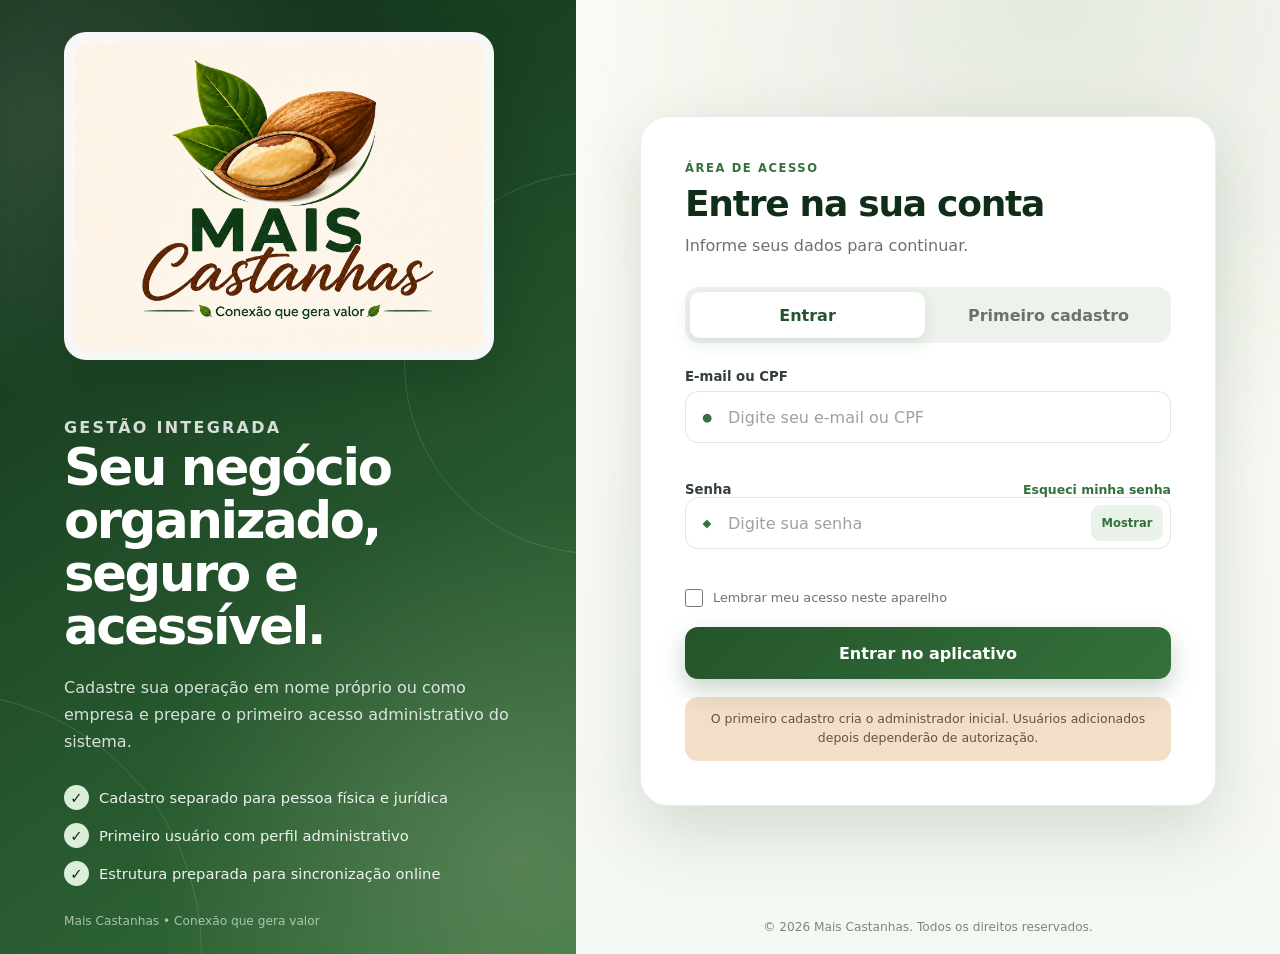
==== commit 544a4e8f: "Corrige referências dos novos ícones no iPhone e navegador" ====
--- a/index.html
+++ b/index.html
@@ -10,8 +10,9 @@
   <title>Mais Castanhas — Entrada e cadastro</title>
 
   <link rel="manifest" href="./manifest.webmanifest">
+  <link rel="icon" type="image/png" sizes="32x32" href="./favicon-32.png">
   <link rel="icon" type="image/png" sizes="192x192" href="./icon-192.png">
-  <link rel="apple-touch-icon" href="./icon-192.png">
+  <link rel="apple-touch-icon" sizes="180x180" href="./apple-touch-icon.png">
   <link rel="stylesheet" href="./styles.css">
 </head>
 <body>
--- a/styles.css
+++ b/styles.css
@@ -9,13 +9,11 @@
   --brown-700: #7b4a2e;
   --brown-100: #f1dfc7;
   --cream: #fbf6eb;
-  --cream-strong: #f5eadc;
   --white: #ffffff;
   --ink: #202820;
   --muted: #69736b;
   --line: #dfe7de;
   --danger: #a93e34;
-  --warning: #a76b20;
   --success: #2f6d37;
   --shadow-lg: 0 24px 70px rgba(25, 61, 31, 0.16);
   --shadow-sm: 0 10px 30px rgba(25, 61, 31, 0.08);
@@ -24,431 +22,178 @@
   --radius-md: 13px;
 }
 
-* {
-  box-sizing: border-box;
-}
-
-html {
-  min-height: 100%;
-  overflow-x: hidden;
-  background: var(--cream);
-  color-scheme: light;
-}
+* { box-sizing: border-box; }
+
+html { min-height: 100%; background: var(--cream); color-scheme: light; }
 
 body {
   min-width: 320px;
   min-height: 100vh;
-  min-height: 100dvh;
   margin: 0;
-  overflow-x: hidden;
   color: var(--ink);
   background:
-    radial-gradient(circle at 80% 0%, rgba(123, 74, 46, 0.10), transparent 30rem),
-    linear-gradient(180deg, #fffdf8 0%, #f3f8f2 100%);
-  font-family: Inter, ui-sans-serif, system-ui, -apple-system, BlinkMacSystemFont,
-    "Segoe UI", sans-serif;
+    radial-gradient(circle at 82% 0%, rgba(52, 113, 60, 0.12), transparent 32rem),
+    linear-gradient(180deg, #fdfbf6 0%, #f4f8f2 100%);
+  font-family: Inter, ui-sans-serif, system-ui, -apple-system, BlinkMacSystemFont, "Segoe UI", sans-serif;
   -webkit-font-smoothing: antialiased;
 }
 
-button,
-input,
-select {
-  font: inherit;
-}
-
-button {
-  cursor: pointer;
-}
-
-button:focus-visible,
-input:focus-visible,
-select:focus-visible {
-  outline: 3px solid rgba(52, 113, 60, 0.25);
-  outline-offset: 2px;
-}
-
-[hidden] {
-  display: none !important;
-}
-
-.auth-layout {
-  min-height: 100vh;
-  min-height: 100dvh;
-  display: grid;
-  grid-template-columns: minmax(360px, 0.9fr) minmax(540px, 1.1fr);
-}
+button, input, select { font: inherit; }
+button { cursor: pointer; }
+button:disabled { cursor: not-allowed; }
+
+.auth-layout { min-height: 100vh; display: grid; grid-template-columns: minmax(360px, .9fr) minmax(540px, 1.1fr); }
 
 .brand-panel {
   min-height: 100vh;
-  min-height: 100dvh;
   display: flex;
   flex-direction: column;
   justify-content: space-between;
-  padding:
-    max(30px, env(safe-area-inset-top))
-    clamp(28px, 4.5vw, 68px)
-    max(24px, env(safe-area-inset-bottom));
+  padding: max(32px, env(safe-area-inset-top)) clamp(30px, 5vw, 76px) max(26px, env(safe-area-inset-bottom));
   overflow: hidden;
   color: var(--white);
   background:
-    radial-gradient(circle at 8% 10%, rgba(255, 255, 255, 0.12), transparent 17rem),
-    radial-gradient(circle at 90% 88%, rgba(241, 223, 199, 0.18), transparent 23rem),
+    radial-gradient(circle at 10% 12%, rgba(255,255,255,.13), transparent 18rem),
+    radial-gradient(circle at 90% 90%, rgba(241,223,199,.2), transparent 23rem),
     linear-gradient(145deg, var(--green-950), var(--green-700));
-  position: relative;
+  position: sticky;
+  top: 0;
 }
 
 .brand-panel::before,
 .brand-panel::after {
   content: "";
   position: absolute;
-  border: 1px solid rgba(255, 255, 255, 0.12);
+  border: 1px solid rgba(255,255,255,.13);
   border-radius: 50%;
   pointer-events: none;
 }
-
-.brand-panel::before {
-  width: 380px;
-  height: 380px;
-  right: -220px;
-  top: 18%;
-}
-
-.brand-panel::after {
-  width: 520px;
-  height: 520px;
-  left: -330px;
-  bottom: -270px;
-}
-
-.brand-panel__content,
-.brand-footer {
-  position: relative;
-  z-index: 1;
-}
+.brand-panel::before { width: 380px; height: 380px; right: -210px; top: 18%; }
+.brand-panel::after { width: 520px; height: 520px; left: -320px; bottom: -260px; }
+.brand-panel__content, .brand-footer { position: relative; z-index: 1; }
 
 .brand-logo {
-  width: min(420px, 100%);
+  width: min(430px, 100%);
   height: auto;
   display: block;
-  border: 1px solid rgba(255, 255, 255, 0.34);
+  padding: 10px;
   border-radius: 22px;
-  box-shadow: 0 16px 48px rgba(10, 30, 15, 0.24);
-}
-
-.brand-copy {
-  margin-top: clamp(30px, 6vh, 62px);
-}
-
-.eyebrow {
-  margin: 0 0 8px;
-  color: var(--green-700);
-  font-size: 0.72rem;
-  font-weight: 850;
-  letter-spacing: 0.14em;
-  text-transform: uppercase;
-}
-
-.eyebrow--light {
-  color: #cae5c9;
-}
-
-.brand-copy h1 {
-  max-width: 610px;
-  margin: 0;
-  font-size: clamp(2rem, 4vw, 3.55rem);
-  line-height: 1.05;
-  letter-spacing: -0.045em;
-}
-
-.brand-copy > p:last-child {
-  max-width: 580px;
-  margin: 20px 0 0;
-  color: rgba(255, 255, 255, 0.82);
-  font-size: 1rem;
-  line-height: 1.68;
-}
-
-.benefits {
-  display: grid;
-  gap: 12px;
-  margin: 30px 0 0;
-  padding: 0;
-  list-style: none;
-}
-
-.benefits li {
-  display: flex;
-  align-items: center;
-  gap: 10px;
-  color: rgba(255, 255, 255, 0.92);
-  font-size: 0.92rem;
-}
-
-.benefits span {
-  width: 25px;
-  height: 25px;
-  display: grid;
-  flex: 0 0 25px;
-  place-items: center;
-  border-radius: 50%;
-  color: var(--green-900);
-  background: #dbeed9;
-  font-weight: 900;
-}
-
-.brand-footer,
-.page-footer {
-  margin: 28px 0 0;
-  font-size: 0.75rem;
-}
-
-.brand-footer {
-  color: rgba(255, 255, 255, 0.58);
-}
+  background: rgba(255,255,255,.96);
+  box-shadow: 0 16px 48px rgba(10,30,15,.22);
+}
+
+.brand-copy { margin-top: clamp(32px, 6vh, 64px); }
+.brand-copy h1 { max-width: 620px; margin: 0; font-size: clamp(2rem, 4vw, 3.8rem); line-height: 1.04; letter-spacing: -.045em; }
+.brand-copy p { max-width: 600px; margin: 20px 0 0; color: rgba(255,255,255,.82); font-size: 1rem; line-height: 1.7; }
+
+.eyebrow { margin: 0 0 8px; color: var(--green-700); font-size: .72rem; font-weight: 850; letter-spacing: .14em; text-transform: uppercase; }
+.eyebrow--light { color: #cae5c9; }
+
+.benefits { display: grid; gap: 13px; margin: 30px 0 0; padding: 0; list-style: none; }
+.benefits li { display: flex; align-items: center; gap: 10px; color: rgba(255,255,255,.92); font-size: .92rem; }
+.benefits span { width: 25px; height: 25px; display: grid; flex: 0 0 25px; place-items: center; border-radius: 50%; color: var(--green-950); background: #dbeed9; font-weight: 900; }
+.brand-footer, .page-footer { margin: 28px 0 0; font-size: .76rem; }
+.brand-footer { color: rgba(255,255,255,.6); }
 
 .auth-panel {
   min-height: 100vh;
-  min-height: 100dvh;
   display: flex;
   flex-direction: column;
   justify-content: center;
-  padding:
-    max(28px, env(safe-area-inset-top))
-    clamp(22px, 5vw, 78px)
-    max(18px, env(safe-area-inset-bottom));
-}
-
-.mobile-brand {
-  display: none;
-  text-align: center;
-}
-
-.mobile-brand img {
-  width: min(310px, 82vw);
-  height: auto;
-  border-radius: 18px;
-}
+  padding: max(30px, env(safe-area-inset-top)) clamp(22px, 5vw, 82px) max(20px, env(safe-area-inset-bottom));
+}
+
+.mobile-brand { display: none; text-align: center; }
+.mobile-brand img { width: min(300px, 82vw); height: auto; }
 
 .auth-card {
   width: min(680px, 100%);
   margin: auto;
-  padding: clamp(24px, 4vw, 42px);
-  border: 1px solid rgba(36, 85, 42, 0.10);
+  padding: clamp(24px, 4vw, 44px);
+  border: 1px solid rgba(36,85,42,.1);
   border-radius: var(--radius-xl);
-  background: rgba(255, 255, 255, 0.96);
+  background: rgba(255,255,255,.96);
   box-shadow: var(--shadow-lg);
   backdrop-filter: blur(18px);
 }
 
-.auth-card__header h2 {
-  margin: 0;
-  color: var(--green-900);
-  font-size: clamp(1.65rem, 3vw, 2.2rem);
-  letter-spacing: -0.035em;
-}
-
-.auth-card__header > p:last-child {
-  margin: 10px 0 0;
-  color: var(--muted);
-  line-height: 1.55;
-}
-
-.auth-tabs {
+.auth-card__header h2 { margin: 0; color: var(--green-950); font-size: clamp(1.65rem, 3vw, 2.25rem); letter-spacing: -.035em; }
+.auth-card__header p:last-child { margin: 10px 0 0; color: var(--muted); line-height: 1.55; }
+
+.auth-tabs { display: grid; grid-template-columns: 1fr 1fr; gap: 6px; margin: 28px 0 26px; padding: 5px; border-radius: 14px; background: #edf3ec; }
+.auth-tab { min-height: 46px; border: 0; border-radius: 10px; color: var(--muted); background: transparent; font-weight: 780; transition: 180ms ease; }
+.auth-tab.active { color: var(--green-800); background: var(--white); box-shadow: 0 5px 16px rgba(31,76,38,.12); }
+
+.tab-panel { display: none; }
+.tab-panel.active { display: block; }
+
+.selection-heading, .section-heading { margin-bottom: 20px; }
+.selection-heading h3, .section-heading h3, .success-state h3 { margin: 0; color: var(--green-950); font-size: 1.28rem; }
+.selection-heading p:last-child, .section-heading p, .success-state > p { margin: 7px 0 0; color: var(--muted); line-height: 1.55; }
+
+.type-grid { display: grid; grid-template-columns: 1fr 1fr; gap: 14px; }
+.type-card {
+  min-height: 155px;
   display: grid;
-  grid-template-columns: 1fr 1fr;
-  gap: 6px;
-  margin: 28px 0 24px;
-  padding: 5px;
-  border-radius: 14px;
-  background: #edf3ec;
-}
-
-.auth-tab {
-  min-height: 46px;
-  border: 0;
-  border-radius: 10px;
-  color: var(--muted);
-  background: transparent;
-  font-weight: 780;
+  grid-template-columns: auto 1fr auto;
+  align-items: start;
+  gap: 12px;
+  padding: 18px;
+  border: 1px solid var(--line);
+  border-radius: var(--radius-lg);
+  color: var(--ink);
+  background: var(--white);
+  text-align: left;
   transition: 180ms ease;
 }
-
-.auth-tab.active {
-  color: var(--green-800);
-  background: var(--white);
-  box-shadow: 0 5px 16px rgba(31, 76, 38, 0.12);
-}
-
-.tab-panel {
-  display: none;
-}
-
-.tab-panel.active {
-  display: block;
-}
-
-.section-heading {
-  margin-bottom: 21px;
-}
-
-.section-heading h3 {
-  margin: 0;
-  color: var(--green-900);
-  font-size: 1.1rem;
-}
-
-.section-heading p {
-  margin: 6px 0 0;
-  color: var(--muted);
-  font-size: 0.84rem;
-  line-height: 1.5;
-}
-
-.field {
-  margin-bottom: 16px;
-}
-
-.field label,
-.label-row label {
-  display: block;
-  margin-bottom: 7px;
-  color: #344038;
-  font-size: 0.82rem;
-  font-weight: 760;
-}
-
-.optional {
-  color: var(--muted);
-  font-size: 0.72rem;
-  font-weight: 600;
-}
-
-.label-row {
-  display: flex;
-  align-items: center;
-  justify-content: space-between;
-  gap: 14px;
-}
-
-.text-button,
-.inline-link {
-  padding: 0;
-  border: 0;
-  color: var(--green-700);
-  background: transparent;
-  font-size: 0.77rem;
-  font-weight: 750;
-}
-
-.inline-link {
-  display: inline;
-  text-decoration: underline;
-}
-
-.input-wrap {
-  min-height: 52px;
-  display: flex;
-  align-items: center;
-  overflow: hidden;
-  border: 1px solid var(--line);
-  border-radius: var(--radius-md);
-  background: var(--white);
-  transition: border-color 160ms ease, box-shadow 160ms ease;
-}
-
-.input-wrap:focus-within {
-  border-color: var(--green-700);
-  box-shadow: 0 0 0 4px rgba(52, 113, 60, 0.10);
-}
-
-.input-wrap.invalid {
-  border-color: var(--danger);
-  box-shadow: 0 0 0 4px rgba(169, 62, 52, 0.08);
-}
-
-.input-wrap input,
-.input-wrap select {
-  width: 100%;
-  min-width: 0;
-  height: 50px;
-  padding: 0 14px;
-  border: 0;
-  outline: 0;
-  color: var(--ink);
-  background: transparent;
-}
-
-.input-wrap input::placeholder {
-  color: #9aa39c;
-}
-
-.select-wrap {
-  position: relative;
-}
-
-.select-wrap::after {
-  content: "⌄";
-  position: absolute;
-  right: 15px;
-  color: var(--green-700);
-  pointer-events: none;
-}
-
-.select-wrap select {
-  appearance: none;
-  padding-right: 40px;
-}
-
-.password-toggle {
-  min-width: 72px;
-  height: 36px;
-  margin-right: 7px;
-  padding: 0 10px;
-  border: 0;
-  border-radius: 9px;
-  color: var(--green-700);
-  background: var(--green-100);
-  font-size: 0.72rem;
-  font-weight: 800;
-}
-
-.field-error {
-  min-height: 17px;
-  display: block;
-  margin-top: 5px;
-  color: var(--danger);
-  font-size: 0.71rem;
-}
-
-.field-error.standalone {
-  margin: 6px 0 0 28px;
-}
-
-.form-grid {
-  display: grid;
-  grid-template-columns: 1fr 1fr;
-  gap: 14px;
-}
-
-.check-row {
-  display: flex;
-  align-items: flex-start;
-  gap: 10px;
-  color: var(--muted);
-  font-size: 0.8rem;
-  line-height: 1.5;
-}
-
-.check-row input {
-  width: 18px;
-  height: 18px;
-  flex: 0 0 18px;
-  margin: 1px 0 0;
-  accent-color: var(--green-700);
-}
-
-.primary-button,
-.secondary-button {
+.type-card:hover { border-color: #b8cab7; transform: translateY(-1px); box-shadow: var(--shadow-sm); }
+.type-card.selected { border: 2px solid var(--green-700); background: var(--green-050); box-shadow: 0 10px 28px rgba(52,113,60,.14); }
+.type-card__icon { width: 46px; height: 46px; display: grid; place-items: center; border-radius: 14px; color: var(--white); background: linear-gradient(135deg, var(--green-800), var(--green-700)); font-weight: 900; }
+.type-card__content strong, .type-card__content small { display: block; }
+.type-card__content strong { color: var(--green-950); font-size: .96rem; }
+.type-card__content small { margin-top: 8px; color: var(--muted); line-height: 1.45; }
+.type-card__check { width: 24px; height: 24px; display: grid; place-items: center; border-radius: 50%; color: transparent; background: #edf2ec; font-size: .78rem; font-weight: 900; }
+.type-card.selected .type-card__check { color: var(--white); background: var(--green-700); }
+
+.wizard-heading, .step-summary, .label-row, .wizard-actions { display: flex; align-items: center; justify-content: space-between; gap: 14px; }
+.wizard-heading { margin-bottom: 20px; }
+.type-badge { display: inline-flex; align-items: center; min-height: 30px; padding: 6px 10px; border-radius: 999px; color: var(--green-800); background: var(--green-100); font-size: .75rem; font-weight: 800; }
+.step-summary span { color: var(--muted); font-size: .76rem; font-weight: 750; }
+.step-summary strong { display: block; margin-top: 3px; color: var(--green-950); }
+.step-track, .strength-track { height: 6px; overflow: hidden; border-radius: 999px; background: #e6ece5; }
+.step-track { margin-top: 10px; }
+.step-track span, .strength-track span { width: 0; height: 100%; display: block; border-radius: inherit; background: var(--green-700); transition: width 180ms ease, background-color 180ms ease; }
+.step-dots { display: flex; justify-content: center; gap: 8px; margin: 14px 0 24px; }
+.step-dot { width: 10px; height: 10px; border-radius: 50%; background: #dfe7de; }
+.step-dot.done { background: #8bb48b; }
+.step-dot.active { width: 25px; border-radius: 999px; background: var(--green-700); }
+
+.field { margin-bottom: 17px; }
+.field label, .label-row label { display: block; margin-bottom: 7px; color: #344038; font-size: .83rem; font-weight: 760; }
+.label-row label { margin-bottom: 0; }
+.optional { color: var(--muted); font-size: .7rem; font-weight: 600; }
+.input-wrap { min-height: 52px; display: flex; align-items: center; overflow: hidden; border: 1px solid var(--line); border-radius: var(--radius-md); background: var(--white); transition: 160ms ease; }
+.input-wrap:focus-within { border-color: var(--green-700); box-shadow: 0 0 0 4px rgba(52,113,60,.11); }
+.input-wrap.invalid { border-color: var(--danger); box-shadow: 0 0 0 4px rgba(169,62,52,.08); }
+.input-icon { width: 42px; flex: 0 0 42px; color: var(--green-700); text-align: center; font-size: .72rem; font-weight: 900; }
+.input-wrap input, .input-wrap select { width: 100%; min-width: 0; height: 50px; padding: 0 14px; border: 0; outline: 0; color: var(--ink); background: transparent; }
+.input-icon + input { padding-left: 0; }
+.input-wrap input::placeholder { color: #9aa39c; }
+.input-wrap select { appearance: auto; }
+.password-toggle { min-width: 72px; height: 36px; margin-right: 7px; padding: 0 10px; border: 0; border-radius: 9px; color: var(--green-700); background: var(--green-100); font-size: .72rem; font-weight: 800; }
+.field-error { min-height: 17px; display: block; margin-top: 5px; color: var(--danger); font-size: .72rem; }
+.field-hint { display: block; margin-top: 5px; color: var(--muted); font-size: .72rem; }
+.field-error.standalone { margin-top: -7px; margin-bottom: 7px; }
+.form-grid { display: grid; grid-template-columns: 1fr 1fr; gap: 14px; }
+
+.check-row { display: flex; align-items: flex-start; gap: 10px; color: var(--muted); font-size: .8rem; line-height: 1.5; }
+.check-row input { width: 18px; height: 18px; flex: 0 0 18px; margin: 1px 0 0; accent-color: var(--green-700); }
+.terms-row { margin-top: 8px; }
+
+.text-button, .inline-link { padding: 0; border: 0; color: var(--green-700); background: transparent; font-size: .78rem; font-weight: 750; }
+.inline-link { display: inline; text-decoration: underline; }
+
+.primary-button, .secondary-button {
   width: 100%;
   min-height: 52px;
   border: 0;
@@ -456,476 +201,66 @@
   font-weight: 830;
   transition: transform 160ms ease, box-shadow 160ms ease, opacity 160ms ease;
 }
-
-.primary-button {
-  margin-top: 21px;
-  color: var(--white);
-  background: linear-gradient(135deg, var(--green-800), var(--green-700));
-  box-shadow: 0 10px 24px rgba(36, 85, 42, 0.24);
-}
-
-.primary-button--compact {
-  width: auto;
-  min-width: 150px;
-  margin-top: 0;
-  padding: 0 22px;
-}
-
-.secondary-button {
-  color: var(--green-800);
-  background: var(--green-100);
-}
-
-.primary-button:hover,
-.secondary-button:hover {
-  transform: translateY(-1px);
-}
-
-.primary-button:active,
-.secondary-button:active {
-  transform: translateY(0);
-}
-
-.primary-button:disabled,
-.secondary-button:disabled {
-  cursor: not-allowed;
-  opacity: 0.62;
-}
-
-.info-note {
-  margin: 17px 0 0;
-  padding: 12px 14px;
-  border: 1px solid #ead7bc;
-  border-radius: 12px;
-  color: #69523e;
-  background: #fbf1e4;
-  font-size: 0.77rem;
-  line-height: 1.5;
-  text-align: center;
-}
-
-.stepper {
-  margin-bottom: 24px;
-}
-
-.stepper__top {
-  display: flex;
-  justify-content: space-between;
-  gap: 16px;
-  margin-bottom: 8px;
-  color: var(--green-800);
-  font-size: 0.76rem;
-}
-
-.stepper__top span {
-  color: var(--muted);
-  font-weight: 700;
-}
-
-.step-track,
-.strength-track {
-  height: 6px;
-  overflow: hidden;
-  border-radius: 999px;
-  background: #e6ece5;
-}
-
-.step-track span {
-  width: 33.333%;
-  height: 100%;
-  display: block;
-  border-radius: inherit;
-  background: linear-gradient(90deg, var(--green-800), var(--green-700));
-  transition: width 220ms ease;
-}
-
-.step-dots {
-  display: grid;
-  grid-template-columns: repeat(3, 1fr);
-  gap: 8px;
-  margin: 10px 0 0;
-  padding: 0;
-  list-style: none;
-  color: #9aa39c;
-  font-size: 0.68rem;
-  font-weight: 700;
-  text-align: center;
-}
-
-.step-dots li {
-  position: relative;
-  padding-top: 10px;
-}
-
-.step-dots li::before {
-  content: "";
-  position: absolute;
-  top: 0;
-  left: 50%;
-  width: 6px;
-  height: 6px;
-  border-radius: 50%;
-  background: #cdd7cc;
-  transform: translateX(-50%);
-}
-
-.step-dots li.active {
-  color: var(--green-800);
-}
-
-.step-dots li.active::before,
-.step-dots li.done::before {
-  background: var(--green-700);
-}
-
-.form-step {
-  animation: stepIn 180ms ease both;
-}
-
-@keyframes stepIn {
-  from {
-    opacity: 0;
-    transform: translateY(5px);
-  }
-  to {
-    opacity: 1;
-    transform: none;
-  }
-}
-
-.password-strength {
-  margin: -3px 0 4px;
-}
-
-.strength-track span {
-  width: 0;
-  height: 100%;
-  display: block;
-  border-radius: inherit;
-  background: var(--danger);
-  transition: width 180ms ease, background-color 180ms ease;
-}
-
-.password-strength small {
-  display: block;
-  margin-top: 7px;
-  color: var(--muted);
-  font-size: 0.71rem;
-}
-
-.role-card,
-.review-card,
-.terms-box {
-  border: 1px solid var(--line);
-  border-radius: var(--radius-lg);
-  background: var(--green-050);
-}
-
-.role-card {
-  display: flex;
-  align-items: center;
-  gap: 13px;
-  padding: 15px;
-}
-
-.role-card__icon {
-  width: 43px;
-  height: 43px;
-  display: grid;
-  flex: 0 0 43px;
-  place-items: center;
-  border-radius: 13px;
-  color: var(--white);
-  background: var(--green-800);
-  font-weight: 900;
-}
-
-.role-card strong {
-  color: var(--green-900);
-  font-size: 0.84rem;
-}
-
-.role-card p {
-  margin: 4px 0 0;
-  color: var(--muted);
-  font-size: 0.76rem;
-  line-height: 1.45;
-}
-
-.review-card {
-  display: grid;
-  gap: 1px;
-  overflow: hidden;
-  background: var(--line);
-}
-
-.review-group {
-  padding: 15px;
-  background: var(--white);
-}
-
-.review-group span,
-.review-group small {
-  display: block;
-  color: var(--muted);
-  font-size: 0.73rem;
-}
-
-.review-group strong {
-  display: block;
-  margin: 5px 0 3px;
-  color: var(--green-900);
-  font-size: 0.9rem;
-}
-
-.terms-box {
-  margin-top: 15px;
-  padding: 15px;
-  background: #fbf8f2;
-}
-
-.form-actions {
-  display: flex;
-  justify-content: flex-end;
-  gap: 10px;
-  margin-top: 22px;
-  padding-top: 18px;
-  border-top: 1px solid var(--line);
-}
-
-.form-actions .secondary-button {
-  width: auto;
-  min-width: 112px;
-  padding: 0 20px;
-}
-
-.success-state {
-  padding: 16px 2px 6px;
-  text-align: center;
-}
-
-.success-state__icon {
-  width: 66px;
-  height: 66px;
-  display: grid;
-  margin: 0 auto 18px;
-  place-items: center;
-  border-radius: 50%;
-  color: var(--white);
-  background: var(--green-700);
-  box-shadow: 0 12px 28px rgba(52, 113, 60, 0.26);
-  font-size: 1.8rem;
-  font-weight: 900;
-}
-
-.success-state h3 {
-  margin: 0;
-  color: var(--green-900);
-  font-size: 1.5rem;
-}
-
-.success-state > p:not(.eyebrow) {
-  max-width: 500px;
-  margin: 11px auto 22px;
-  color: var(--muted);
-  line-height: 1.6;
-}
-
-.success-state .secondary-button {
-  width: auto;
-  min-width: 190px;
-  padding: 0 22px;
-}
-
-.page-footer {
-  color: #7d867f;
-  text-align: center;
-}
-
-.toast {
-  position: fixed;
-  z-index: 100;
-  top: max(18px, env(safe-area-inset-top));
-  left: 50%;
-  width: min(92vw, 540px);
-  padding: 13px 16px;
-  border-radius: 13px;
-  color: var(--white);
-  background: var(--green-900);
-  box-shadow: var(--shadow-sm);
-  opacity: 0;
-  pointer-events: none;
-  transform: translate(-50%, -18px);
-  transition: 220ms ease;
-  text-align: center;
-  font-size: 0.84rem;
-}
-
-.toast.show {
-  opacity: 1;
-  transform: translate(-50%, 0);
-}
-
-dialog {
-  width: min(92vw, 560px);
-  max-height: 82vh;
-  padding: 0;
-  overflow: auto;
-  border: 0;
-  border-radius: 22px;
-  box-shadow: var(--shadow-lg);
-}
-
-dialog::backdrop {
-  background: rgba(15, 35, 19, 0.58);
-  backdrop-filter: blur(4px);
-}
-
-.modal-content {
-  position: relative;
-  padding: 30px;
-}
-
-.modal-content h3 {
-  margin: 0 42px 14px 0;
-  color: var(--green-900);
-}
-
-.modal-content p {
-  color: var(--muted);
-  line-height: 1.65;
-}
-
-.modal-close {
-  position: absolute;
-  top: 14px;
-  right: 14px;
-  width: 38px;
-  height: 38px;
-  border: 0;
-  border-radius: 50%;
-  color: var(--green-900);
-  background: var(--green-100);
-  font-size: 1.3rem;
-}
-
-.modal-ok {
-  margin-top: 18px;
-}
-
-@media (max-width: 1050px) {
-  .auth-layout {
-    grid-template-columns: minmax(330px, 0.78fr) minmax(520px, 1.22fr);
-  }
-
-  .brand-copy h1 {
-    font-size: clamp(1.85rem, 3.5vw, 3rem);
-  }
-}
-
-@media (max-width: 920px) {
-  .auth-layout {
-    display: block;
-  }
-
-  .brand-panel {
-    display: none;
-  }
-
-  .auth-panel {
-    justify-content: flex-start;
-    min-height: 100dvh;
-    padding-top: max(16px, env(safe-area-inset-top));
-  }
-
-  .mobile-brand {
-    display: block;
-    margin-bottom: 12px;
-  }
-
-  .mobile-brand img {
-    max-height: 160px;
-    width: auto;
-    max-width: 82vw;
-    object-fit: contain;
-  }
-
-  .auth-card {
-    margin-top: 0;
-  }
-}
-
-@media (max-width: 620px) {
-  body {
-    background: linear-gradient(180deg, #fbf6eb 0%, #f5f8f3 100%);
-  }
-
-  .auth-panel {
-    padding-right: 13px;
-    padding-left: 13px;
-  }
-
-  .auth-card {
-    padding: 22px 17px;
-    border-radius: 22px;
-    box-shadow: 0 10px 40px rgba(25, 61, 31, 0.10);
-  }
-
-  .auth-tabs {
-    margin-top: 23px;
-  }
-
-  .form-grid {
-    grid-template-columns: 1fr;
-    gap: 0;
-  }
-
-  .label-row {
-    align-items: flex-end;
-  }
-
-  .form-actions {
-    display: grid;
-    grid-template-columns: 1fr;
-  }
-
-  .form-actions .secondary-button,
-  .form-actions .primary-button--compact {
-    width: 100%;
-  }
-
-  #nextStep,
-  #submitRegistration {
-    grid-row: 1;
-  }
-
-  .step-dots {
-    font-size: 0.62rem;
-  }
-}
-
-@media (max-width: 380px) {
-  .auth-card {
-    padding-right: 14px;
-    padding-left: 14px;
-  }
-
-  .auth-tab {
-    font-size: 0.83rem;
-  }
-
-  .password-toggle {
-    min-width: 64px;
-    padding: 0 7px;
-  }
+.primary-button { margin-top: 20px; color: var(--white); background: linear-gradient(135deg, var(--green-800), var(--green-700)); box-shadow: 0 10px 24px rgba(36,85,42,.25); }
+.secondary-button { margin-top: 10px; color: var(--green-800); background: var(--green-100); }
+.primary-button:hover:not(:disabled), .secondary-button:hover:not(:disabled) { transform: translateY(-1px); }
+.primary-button:active, .secondary-button:active { transform: translateY(0); }
+.primary-button:disabled { opacity: .48; box-shadow: none; }
+
+.wizard-actions { margin-top: 20px; }
+.wizard-actions .primary-button, .wizard-actions .secondary-button { margin-top: 0; }
+.wizard-actions .secondary-button { max-width: 170px; }
+
+.password-strength { margin: -4px 0 18px; }
+.password-strength small { display: block; margin-top: 7px; color: var(--muted); font-size: .72rem; }
+
+.review-card { margin-bottom: 12px; padding: 16px; border: 1px solid var(--line); border-radius: 15px; background: #fbfcfa; }
+.review-card span, .review-card small { display: block; color: var(--muted); }
+.review-card span { margin-bottom: 6px; font-size: .72rem; font-weight: 800; text-transform: uppercase; letter-spacing: .08em; }
+.review-card strong { display: block; color: var(--green-950); }
+.review-card small { margin-top: 5px; font-size: .78rem; }
+.profile-notice, .approval-note { padding: 13px 15px; border-radius: 13px; color: #69523e; background: var(--brown-100); }
+.profile-notice strong { color: var(--brown-800); }
+.profile-notice p { margin: 5px 0 0; font-size: .8rem; line-height: 1.5; }
+.approval-note { margin: 18px 0 0; font-size: .78rem; line-height: 1.5; text-align: center; }
+
+.success-state { padding: 12px 0 0; text-align: center; }
+.success-icon { width: 64px; height: 64px; display: grid; margin: 0 auto 18px; place-items: center; border-radius: 50%; color: var(--white); background: var(--success); font-size: 1.8rem; font-weight: 900; box-shadow: 0 10px 28px rgba(47,109,55,.25); }
+
+.page-footer { color: #7d867f; text-align: center; }
+
+.toast { position: fixed; z-index: 100; top: max(18px, env(safe-area-inset-top)); left: 50%; width: min(92vw, 520px); padding: 13px 16px; border-radius: 13px; color: var(--white); background: var(--green-950); box-shadow: var(--shadow-sm); opacity: 0; pointer-events: none; transform: translate(-50%, -18px); transition: 220ms ease; text-align: center; font-size: .85rem; }
+.toast.show { opacity: 1; transform: translate(-50%, 0); }
+
+dialog { width: min(92vw, 560px); max-height: 82vh; padding: 0; overflow: auto; border: 0; border-radius: 22px; box-shadow: var(--shadow-lg); }
+dialog::backdrop { background: rgba(15,35,19,.58); backdrop-filter: blur(4px); }
+.modal-content { position: relative; padding: 30px; }
+.modal-content h3 { margin: 0 42px 14px 0; color: var(--green-950); }
+.modal-content p { color: var(--muted); line-height: 1.65; }
+.modal-close { position: absolute; top: 14px; right: 14px; width: 38px; height: 38px; border: 0; border-radius: 50%; color: var(--green-950); background: var(--green-100); font-size: 1.3rem; }
+.modal-ok { margin-top: 18px; }
+
+@media (max-width: 980px) {
+  .auth-layout { grid-template-columns: 1fr; }
+  .brand-panel { display: none; }
+  .auth-panel { padding-top: max(18px, env(safe-area-inset-top)); }
+  .mobile-brand { display: block; margin-bottom: 8px; }
+  .auth-card { margin-top: 0; }
+}
+
+@media (max-width: 640px) {
+  body { background: var(--white); }
+  .auth-panel { justify-content: flex-start; padding-right: 14px; padding-left: 14px; }
+  .auth-card { padding: 22px 18px; border: 0; border-radius: 22px; box-shadow: 0 10px 40px rgba(25,61,31,.1); }
+  .form-grid, .type-grid { grid-template-columns: 1fr; gap: 0; }
+  .type-card { min-height: 120px; margin-bottom: 12px; }
+  .auth-tabs { margin-top: 24px; }
+  .wizard-heading { align-items: flex-start; }
+  .wizard-actions { display: grid; grid-template-columns: 1fr; }
+  .wizard-actions .secondary-button { max-width: none; order: 2; }
+  .wizard-actions .primary-button { order: 1; }
 }
 
 @media (prefers-reduced-motion: reduce) {
-  *,
-  *::before,
-  *::after {
-    scroll-behavior: auto !important;
-    animation-duration: 0.01ms !important;
-    transition-duration: 0.01ms !important;
-  }
-}
+  *, *::before, *::after { scroll-behavior: auto !important; transition-duration: .01ms !important; animation-duration: .01ms !important; }
+}
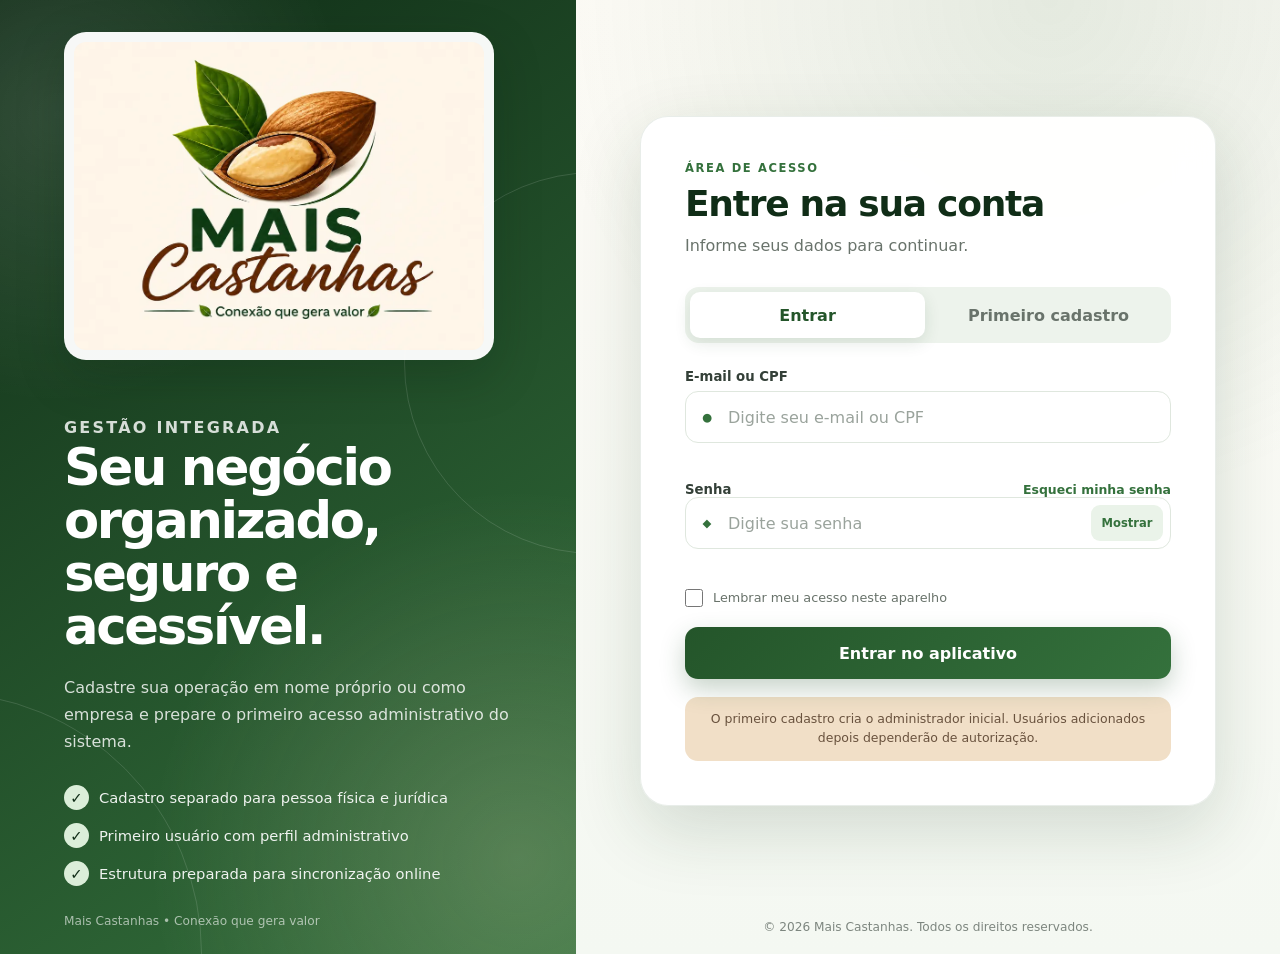
==== commit da6a5389: "Otimiza logo e ativa cache eficiente" ====
--- a/index.html
+++ b/index.html
@@ -10,6 +10,7 @@
   <title>Mais Castanhas — Entrada e cadastro</title>
 
   <link rel="manifest" href="./manifest.webmanifest">
+  <link rel="preload" href="./logo-mais-castanhas.webp" as="image" type="image/webp">
   <link rel="icon" type="image/png" sizes="32x32" href="./favicon-32.png">
   <link rel="icon" type="image/png" sizes="192x192" href="./icon-192.png">
   <link rel="apple-touch-icon" sizes="180x180" href="./apple-touch-icon.png">
@@ -23,7 +24,9 @@
       <div class="brand-panel__content">
         <img
           class="brand-logo"
-          src="./logo-mais-castanhas.png"
+          decoding="async"
+          fetchpriority="high"
+          src="./logo-mais-castanhas.webp"
           alt="Mais Castanhas — Conexão que gera valor"
           width="1100"
           height="825"
@@ -50,7 +53,7 @@
 
     <section class="auth-panel">
       <header class="mobile-brand">
-        <img src="./logo-mais-castanhas.png" alt="Mais Castanhas" width="1100" height="825">
+        <img src="./logo-mais-castanhas.webp" alt="Mais Castanhas" decoding="async" fetchpriority="high" width="1100" height="825">
       </header>
 
       <div class="auth-card">
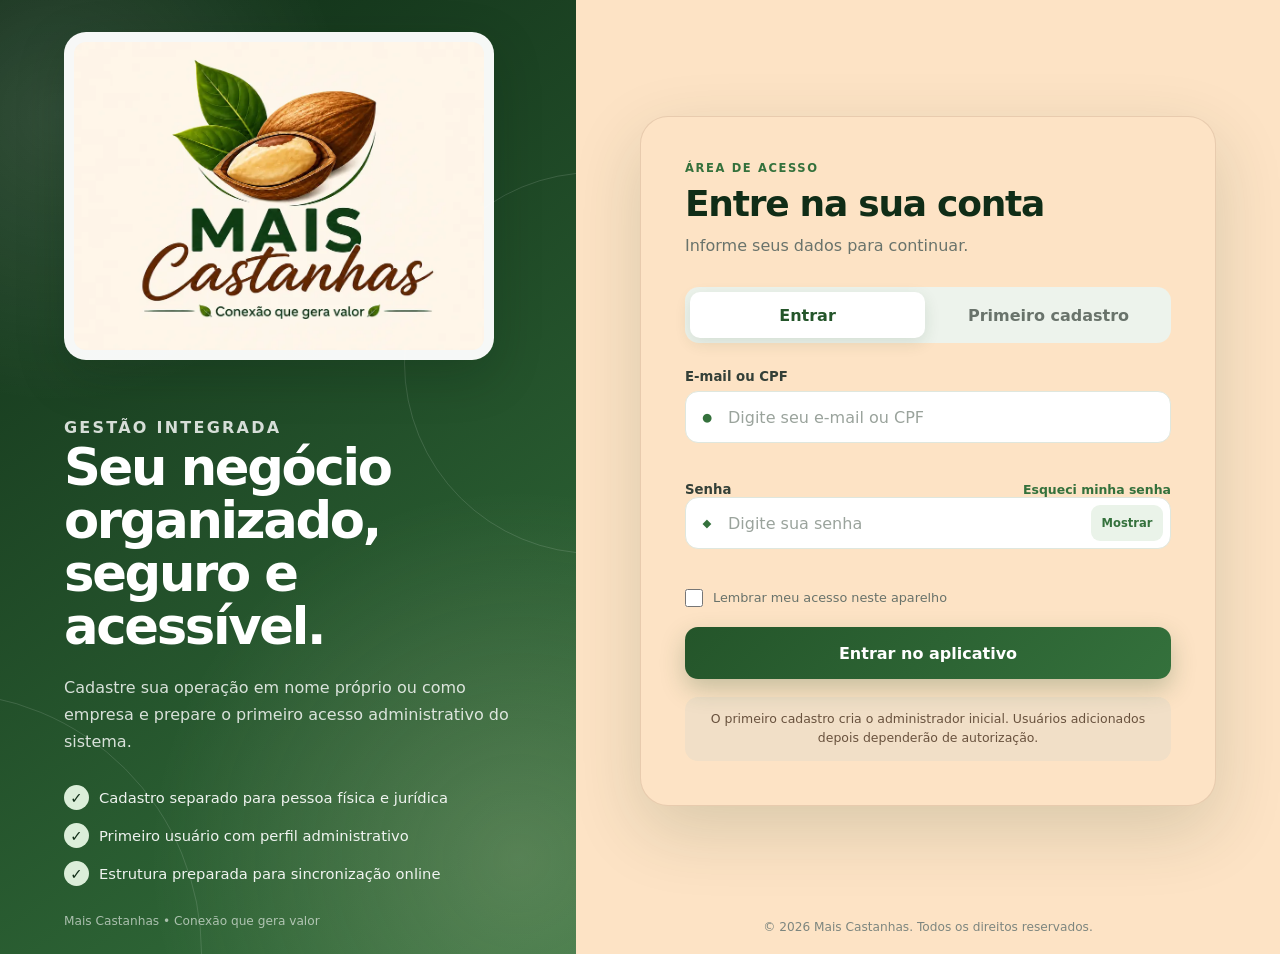
==== commit 954d59cd: "Corrige estado cidade perfil e elimina cache antigo" ====
--- a/index.html
+++ b/index.html
@@ -14,7 +14,7 @@
   <link rel="icon" type="image/png" sizes="32x32" href="./favicon-32.png">
   <link rel="icon" type="image/png" sizes="192x192" href="./icon-192.png">
   <link rel="apple-touch-icon" sizes="180x180" href="./apple-touch-icon.png">
-  <link rel="stylesheet" href="./styles.css">
+  <link rel="stylesheet" href="./styles.css?v=12">
 </head>
 <body>
   <div id="toast" class="toast" role="status" aria-live="polite"></div>
@@ -495,6 +495,7 @@
     </div>
   </dialog>
 
-  <script src="./app.js" defer></script>
+  <script src="./app.js?v=12" defer></script>
+  <script src="./enhancements-v12.js?v=12" defer></script>
 </body>
 </html>
